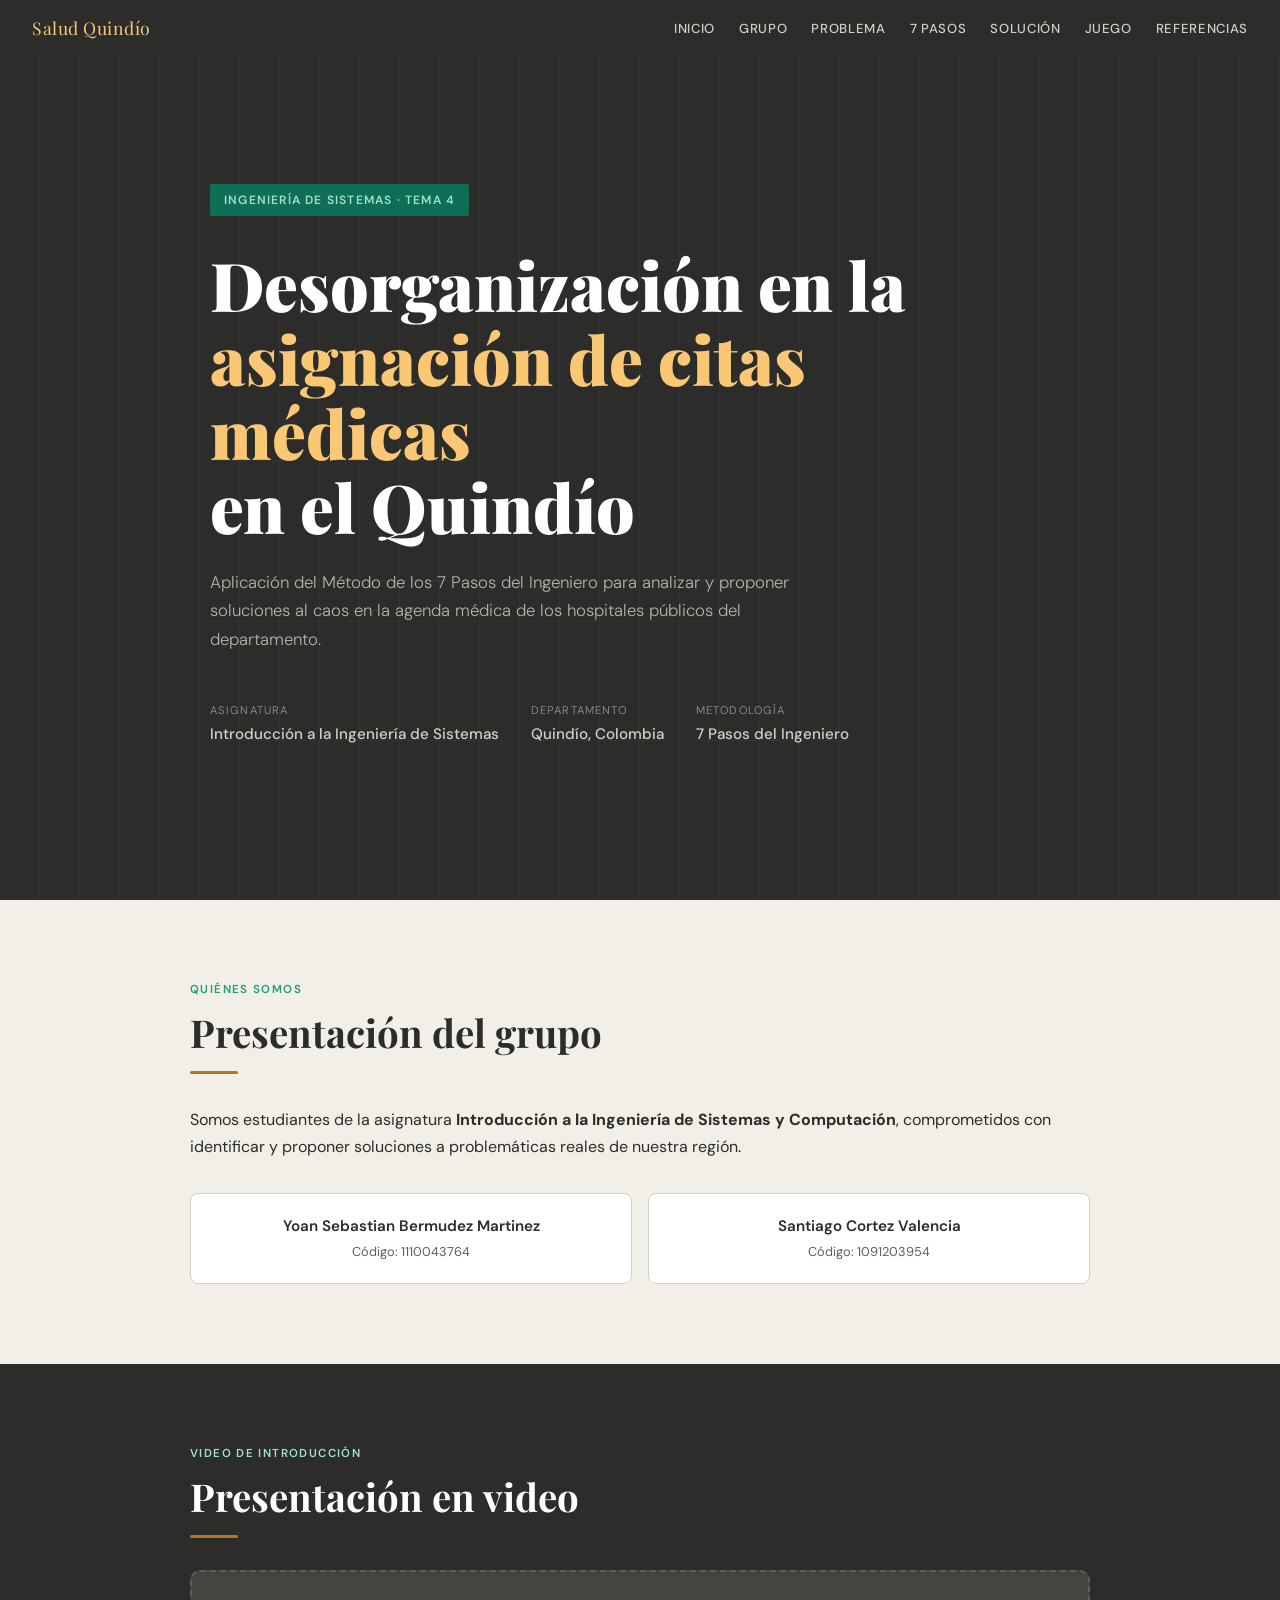
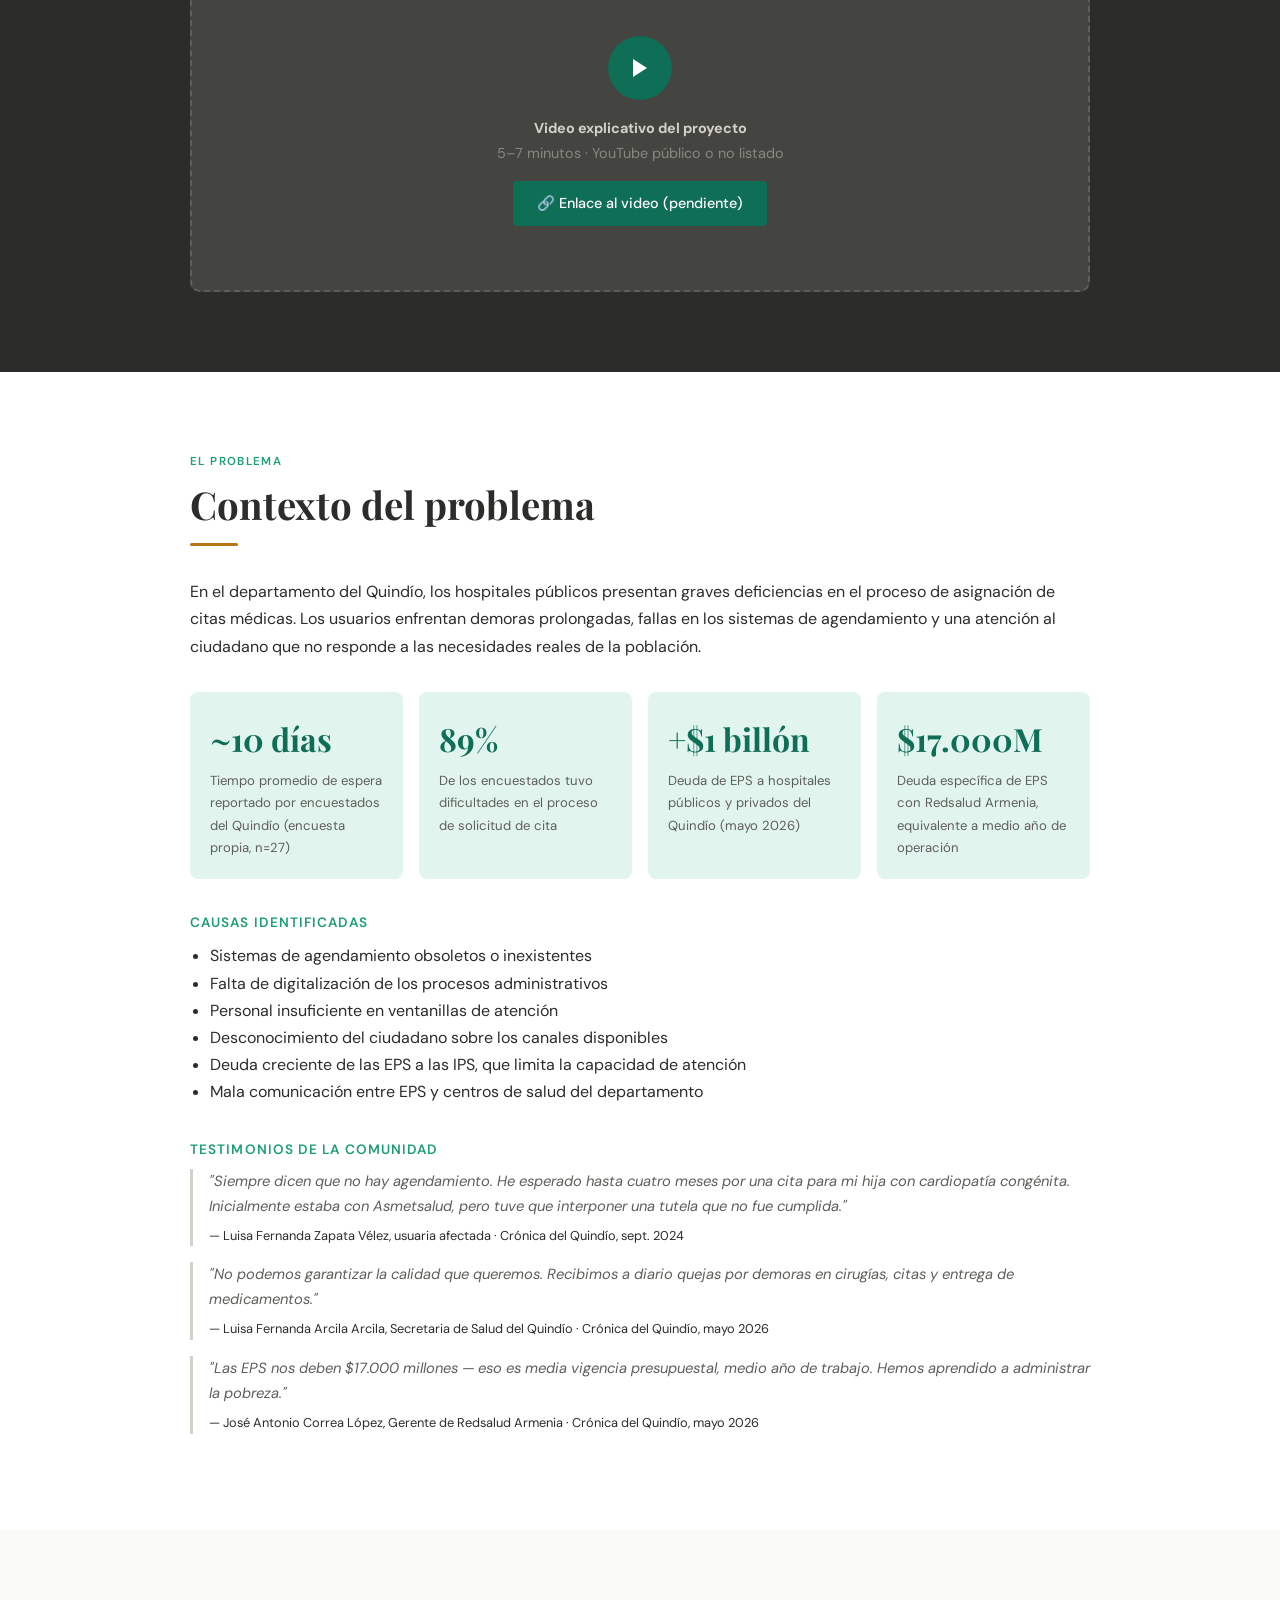
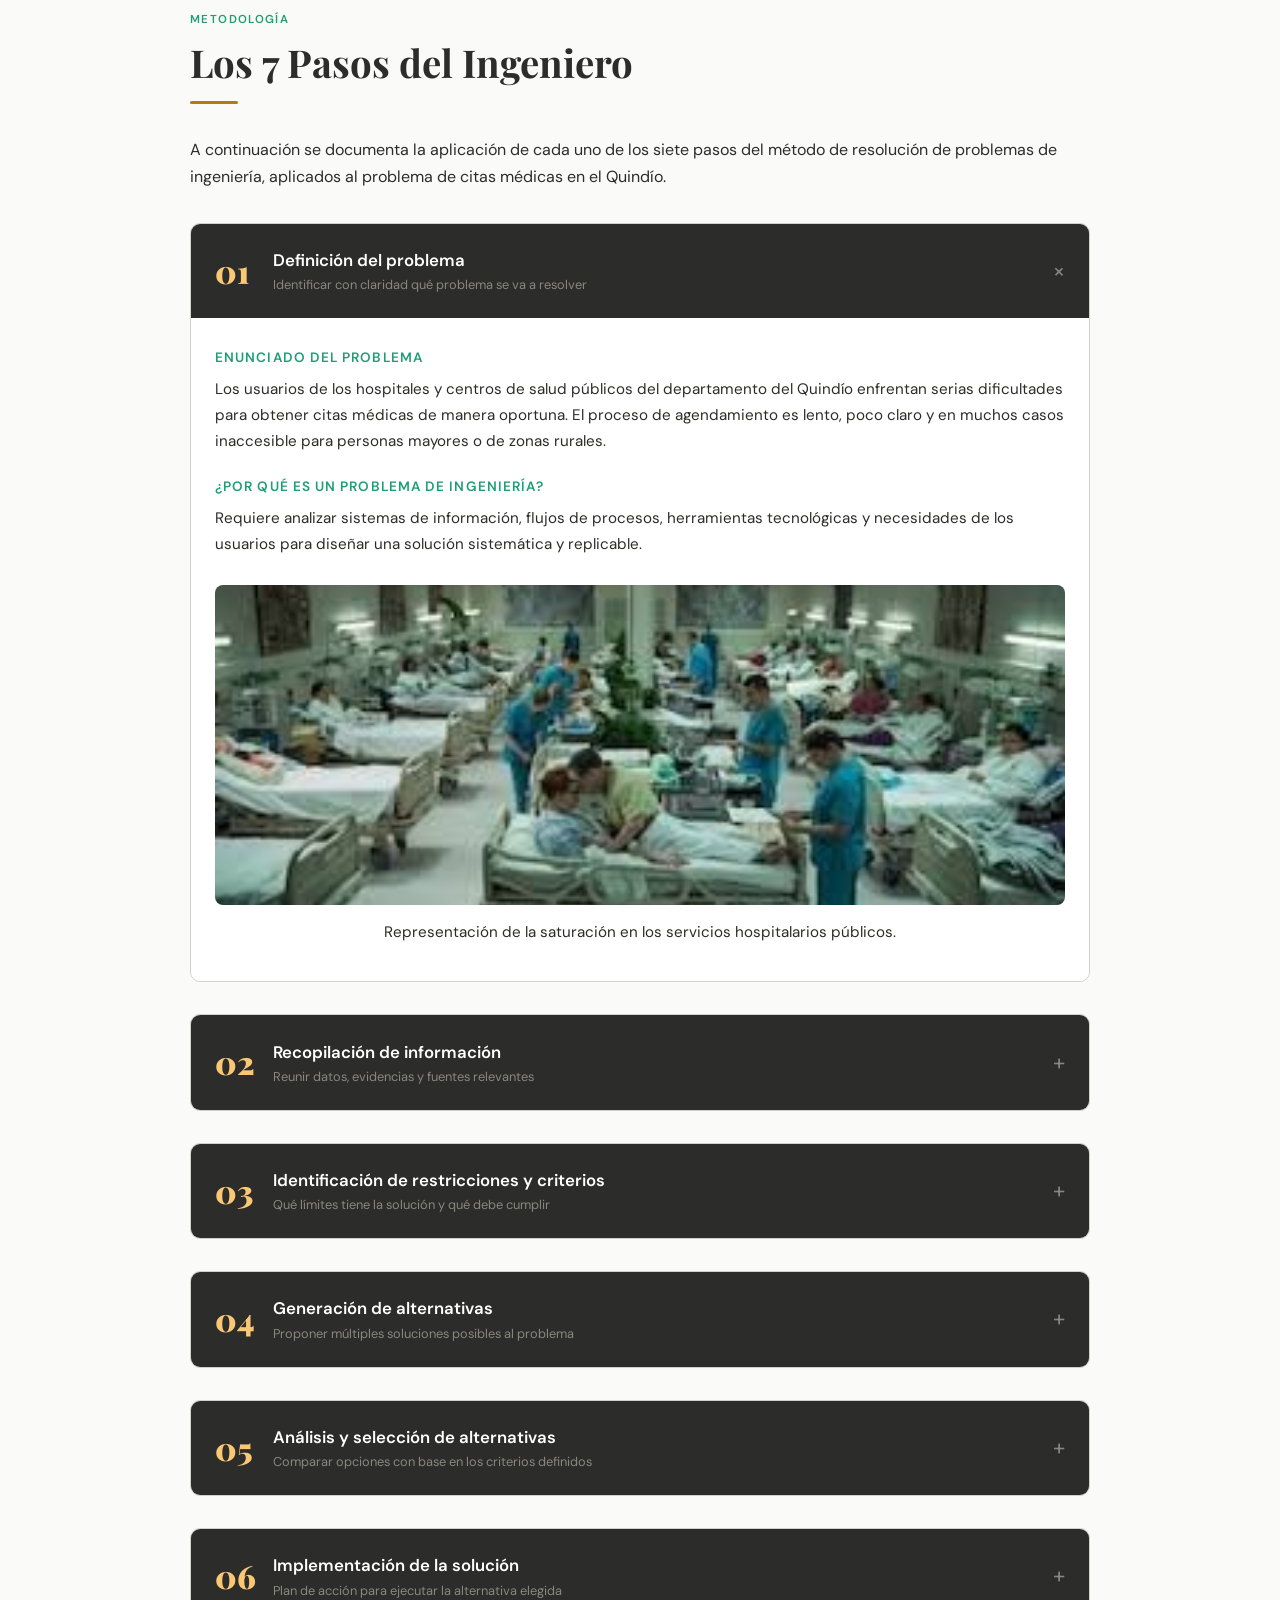
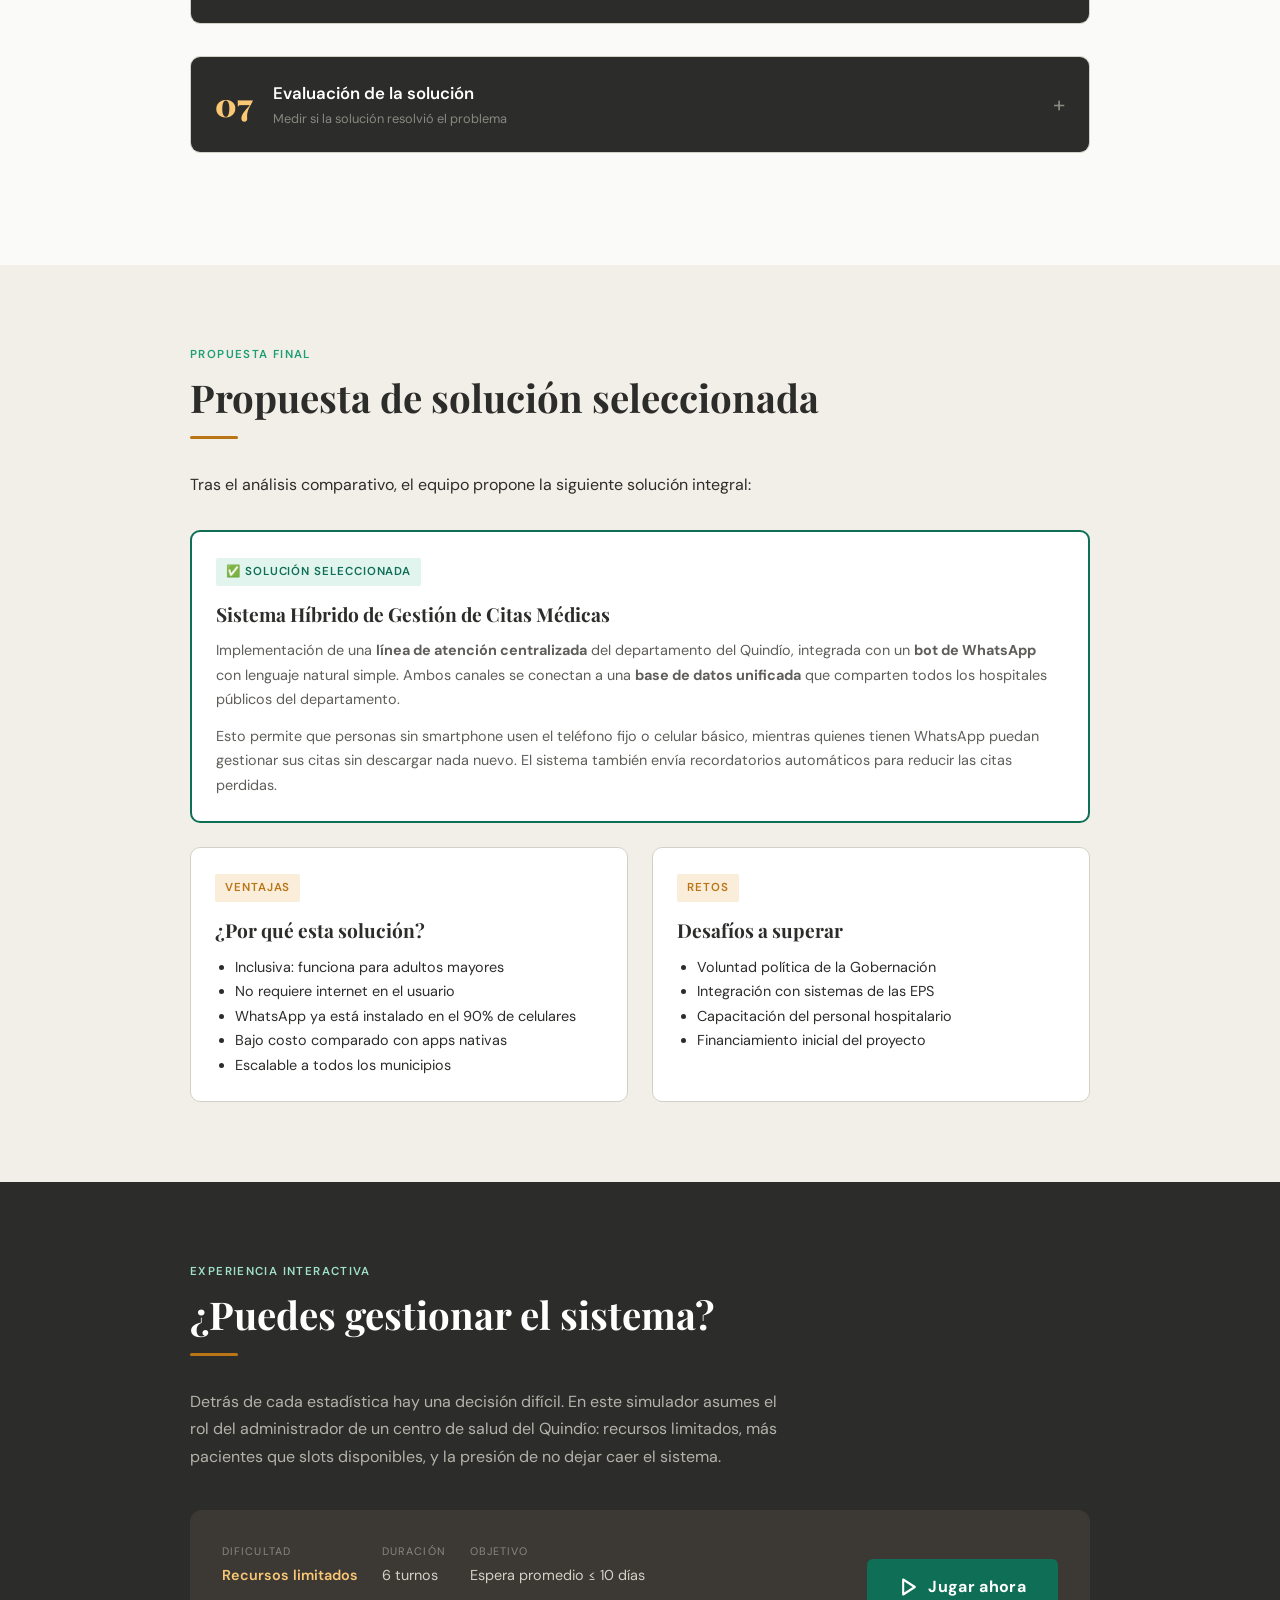
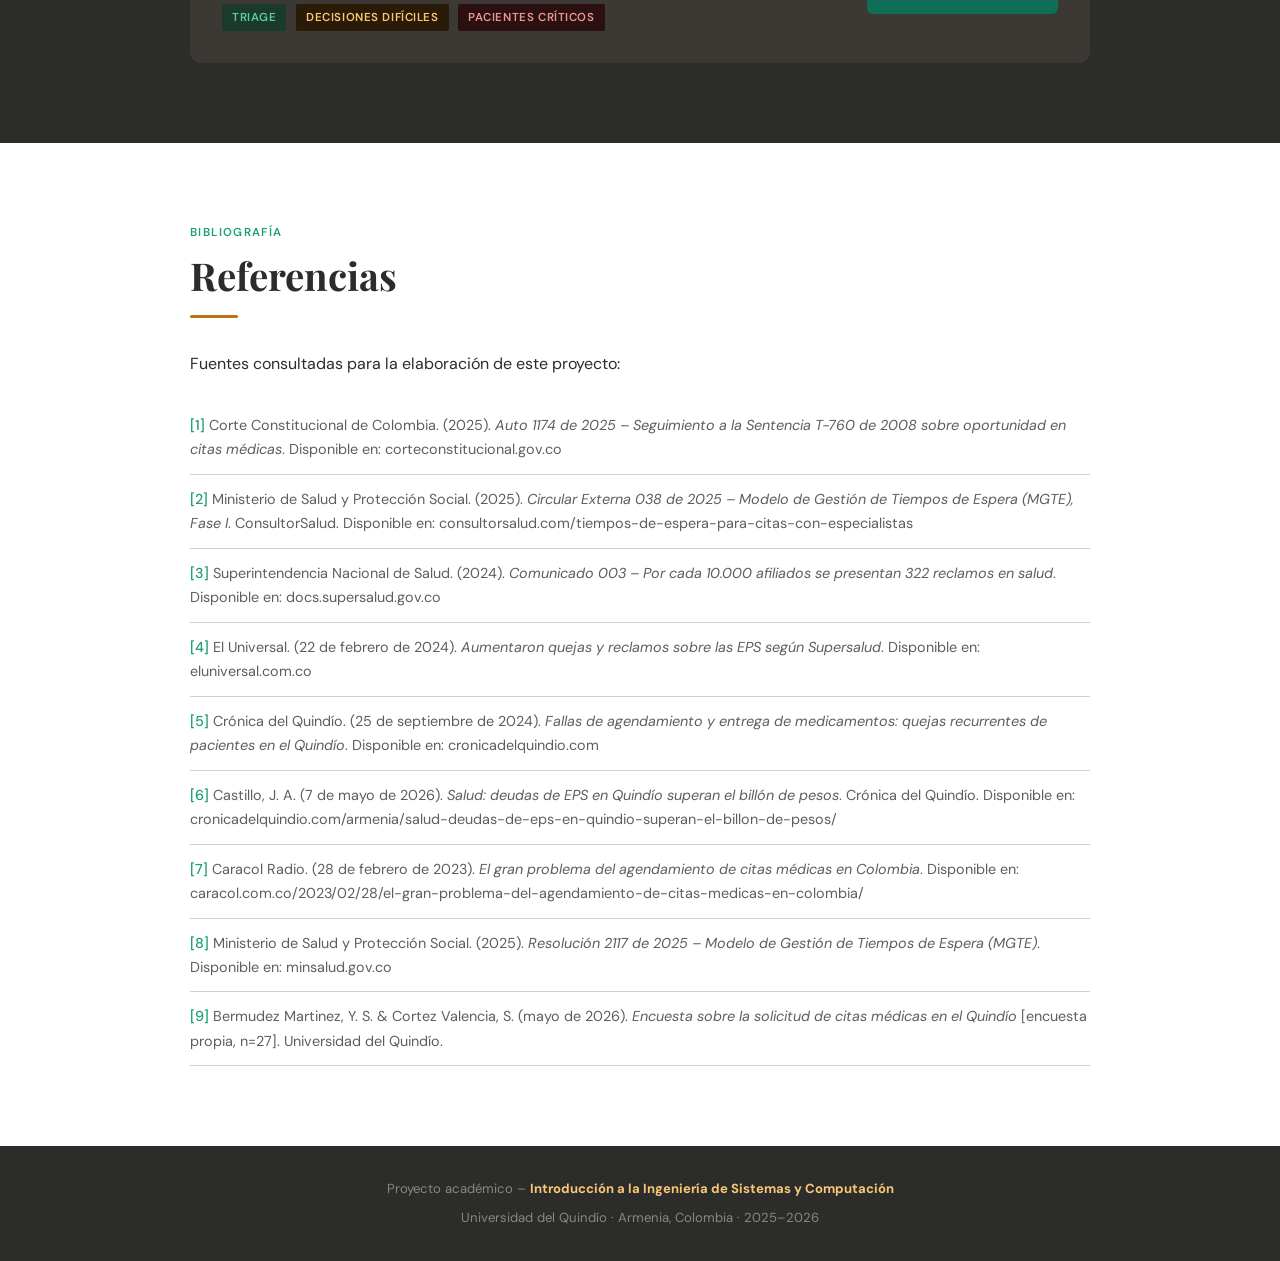
==== index.html @ 6a199564 "Add files via upload" ====
<!--Oe cortez no se le olvide agregar la reflexion en el paso 7 y borrar los comentarios que esten por ahí-->

<!DOCTYPE html>
<html lang="es">
<head>
  <meta charset="UTF-8" />
  <meta name="viewport" content="width=device-width, initial-scale=1.0"/>
  <title>Salud Quindío – Método de los 7 Pasos del Ingeniero</title>
  <link href="https://fonts.googleapis.com/css2?family=Playfair+Display:wght@700;900&family=DM+Sans:wght@300;400;500;600&display=swap" rel="stylesheet"/>
  <link rel="stylesheet" href="styles.css"/>
</head>
<body>
 
<!-- navegador -->
<nav>
  <div class="logo">Salud Quindío</div>
  <ul>
    <li><a href="#inicio">Inicio</a></li>
    <li><a href="#grupo">Grupo</a></li>
    <li><a href="#contexto">Problema</a></li>
    <li><a href="#pasos">7 Pasos</a></li>
    <li><a href="#solucion">Solución</a></li>
    <li><a href="#juego">Juego</a></li>
    <li><a href="#referencias">Referencias</a></li>
  </ul>
</nav>
 
<!--INICIO-->
<section id="inicio">
  <div class="hero-inner">
    <div class="hero-tag">Ingeniería de Sistemas · Tema 4</div>
    <h1 class="hero-title">
      Desorganización en la<br/>
      <em>asignación de citas médicas</em><br/>
      en el Quindío
    </h1>
    <p class="hero-desc">
      Aplicación del Método de los 7 Pasos del Ingeniero para analizar y proponer
      soluciones al caos en la agenda médica de los hospitales públicos del departamento.
    </p>
    <div class="hero-meta">
      <div class="hero-meta-item">
        <span>Asignatura</span>
        <span>Introducción a la Ingeniería de Sistemas</span>
      </div>
      <div class="hero-meta-item">
        <span>Departamento</span>
        <span>Quindío, Colombia</span>
      </div>
      <div class="hero-meta-item">
        <span>Metodología</span>
        <span>7 Pasos del Ingeniero</span>
      </div>
    </div>
  </div>
</section>
 
<!--nosotros jajaja-->
<section id="grupo">
  <div class="container">
    <div class="section-label">Quiénes somos</div>
    <h2 class="section-title">Presentación del grupo</h2>
    <div class="divider"></div>
    <p>Somos estudiantes de la asignatura <strong>Introducción a la Ingeniería de Sistemas y Computación</strong>, comprometidos con identificar y proponer soluciones a problemáticas reales de nuestra región.</p>
 
    <div class="grupo-grid">
      <div class="integrante-card">
        <h4>Yoan Sebastian Bermudez Martinez</h4>
        <p>Código: 1110043764</p>
      </div>
      <div class="integrante-card">
        <h4>Santiago Cortez Valencia</h4>
        <p>Código: 1091203954</p>
      </div>
    </div>
  </div>
</section>
 
<!-- zona video-->
<section id="video">
  <div class="container">
    <div class="section-label" style="color:#9FE1CB">Video de introducción</div>
    <h2 class="section-title light">Presentación en video</h2>
    <div class="divider"></div>
 
    <div class="video-placeholder">
      <div class="play-btn">
        <svg viewBox="0 0 24 24"><polygon points="5,3 19,12 5,21"/></svg>
      </div>
      <p><strong style="color:#D3D1C7">Video explicativo del proyecto</strong><br/>
      5–7 minutos · YouTube público o no listado</p>
      <a href="#">🔗 Enlace al video (pendiente)</a>
    </div>
  </div>
</section>
 
<!-- contexto del problema a tratar -->
<section id="contexto">
  <div class="container">
    <div class="section-label">El problema</div>
    <h2 class="section-title">Contexto del problema</h2>
    <div class="divider"></div>
 
    <p>
      En el departamento del Quindío, los hospitales públicos presentan graves deficiencias
      en el proceso de asignación de citas médicas. Los usuarios enfrentan demoras prolongadas,
      fallas en los sistemas de agendamiento y una atención al ciudadano que no responde a las
      necesidades reales de la población.
    </p>
 
    <div class="stat-grid">
      <div class="stat-card">
        <div class="num">~10 días</div>
        <div class="label">Tiempo promedio de espera reportado por encuestados del Quindío (encuesta propia, n=27)</div>
      </div>
      <div class="stat-card">
        <div class="num">89%</div>
        <div class="label">De los encuestados tuvo dificultades en el proceso de solicitud de cita</div>
      </div>
      <div class="stat-card">
        <div class="num">+$1 billón</div>
        <div class="label">Deuda de EPS a hospitales públicos y privados del Quindío (mayo 2026)</div>
      </div>
      <div class="stat-card">
        <div class="num">$17.000M</div>
        <div class="label">Deuda específica de EPS con Redsalud Armenia, equivalente a medio año de operación</div>
      </div>
    </div>
 
    <h4 class="subsection-label">Causas identificadas</h4>
    <ul class="lista-causas">
      <li>Sistemas de agendamiento obsoletos o inexistentes</li>
      <li>Falta de digitalización de los procesos administrativos</li>
      <li>Personal insuficiente en ventanillas de atención</li>
      <li>Desconocimiento del ciudadano sobre los canales disponibles</li>
      <li>Deuda creciente de las EPS a las IPS, que limita la capacidad de atención</li>
      <li>Mala comunicación entre EPS y centros de salud del departamento</li>
    </ul>
 
    <h4 class="subsection-label">Testimonios de la comunidad</h4>
 
    <blockquote class="testimonio">
      "Siempre dicen que no hay agendamiento. He esperado hasta cuatro meses por una cita para
      mi hija con cardiopatía congénita. Inicialmente estaba con Asmetsalud, pero tuve que
      interponer una tutela que no fue cumplida."
      <cite>— Luisa Fernanda Zapata Vélez, usuaria afectada · Crónica del Quindío, sept. 2024</cite>
    </blockquote>
 
    <blockquote class="testimonio">
      "No podemos garantizar la calidad que queremos. Recibimos a diario quejas por demoras
      en cirugías, citas y entrega de medicamentos."
      <cite>— Luisa Fernanda Arcila Arcila, Secretaria de Salud del Quindío · Crónica del Quindío, mayo 2026</cite>
    </blockquote>
 
    <blockquote class="testimonio">
      "Las EPS nos deben $17.000 millones — eso es media vigencia presupuestal, medio año de
      trabajo. Hemos aprendido a administrar la pobreza."
      <cite>— José Antonio Correa López, Gerente de Redsalud Armenia · Crónica del Quindío, mayo 2026</cite>
    </blockquote>
 
  </div>
</section>
 
<!-- 7 pass del ingeniero -->
<section id="pasos">
  <div class="container">
    <div class="section-label">Metodología</div>
    <h2 class="section-title">Los 7 Pasos del Ingeniero</h2>
    <div class="divider"></div>
    <p style="margin-bottom:2rem">
      A continuación se documenta la aplicación de cada uno de los siete pasos del método
      de resolución de problemas de ingeniería, aplicados al problema de citas médicas en el Quindío.
    </p>
 
    <!-- paso 1 -->
    <div class="paso open">
      <div class="paso-header" onclick="togglePaso(this)">
        <div class="paso-num">01</div>
        <div class="paso-header-text">
          <h3>Definición del problema</h3>
          <p>Identificar con claridad qué problema se va a resolver</p>
        </div>
        <span class="paso-toggle">+</span>
      </div>
      <div class="paso-body">
        <h4>Enunciado del problema</h4>
        <p>Los usuarios de los hospitales y centros de salud públicos del departamento del Quindío
        enfrentan serias dificultades para obtener citas médicas de manera oportuna. El proceso de
        agendamiento es lento, poco claro y en muchos casos inaccesible para personas mayores o
        de zonas rurales.</p>
 
        <h4 style="margin-top:1.25rem">¿Por qué es un problema de ingeniería?</h4>
        <p>Requiere analizar sistemas de información, flujos de procesos, herramientas tecnológicas
        y necesidades de los usuarios para diseñar una solución sistemática y replicable.</p>
        <img
          src="hospital.png"
          alt="Sala hospitalaria con pacientes en camas atendidos por personal médico"
          class="img-evidencia"
        />
        <p class="img-caption">Representación de la saturación en los servicios hospitalarios públicos.</p>
      </div>
    </div>
 
    <!-- paso 2 -->
    <div class="paso">
      <div class="paso-header" onclick="togglePaso(this)">
        <div class="paso-num">02</div>
        <div class="paso-header-text">
          <h3>Recopilación de información</h3>
          <p>Reunir datos, evidencias y fuentes relevantes</p>
        </div>
        <span class="paso-toggle">+</span>
      </div>
      <div class="paso-body">
        <h4>Fuentes consultadas</h4>
        <ul>
          <li>Secretaría de Salud del Quindío</li>
          <li>Superintendencia Nacional de Salud (reportes de quejas por IPS)</li>
          <li>Encuesta propia aplicada a 27 usuarios del departamento</li>
          <li>Crónica del Quindío — noticias locales sobre salud pública</li>
          <li>ConsultorSalud — análisis de la Circular 038 de 2025</li>
          <li>Corte Constitucional — Auto 1174 de 2025</li>
        </ul>
 
        <h4 style="margin-top:1.25rem">Resultados de encuesta aplicada</h4>
        <p style="font-size:0.92rem; margin-bottom:1rem;">
          Se aplicó una encuesta a <strong>27 personas</strong> del departamento del Quindío
          con cuatro preguntas clave. Los resultados son los siguientes:
        </p>
 
        <img
          src="encuesta.png"
          alt="Infografía con los resultados de la encuesta sobre citas médicas en el Quindío"
          class="img-encuesta"
        />
 
        <h4 style="margin-top:1.5rem">Datos clave hallados en fuentes oficiales</h4>
        <div class="tabla-wrapper">
          <table>
            <thead>
              <tr><th>Indicador</th><th>Valor</th><th>Fuente</th></tr>
            </thead>
            <tbody>
              <tr><td>Espera promedio para medicina general (estándar)</td><td>~1,49 días (en la práctica, mucho mayor)</td><td>Corte Constitucional, Auto 1174 de 2025</td></tr>
              <tr><td>Espera para medicina interna (especialista)</td><td>7,66 días</td><td>ConsultorSalud / Circular 038 de 2025</td></tr>
              <tr><td>Espera para psiquiatría</td><td>11,58 días</td><td>ConsultorSalud / Circular 038 de 2025</td></tr>
              <tr><td>Espera para gastroenterología</td><td>13,9 días</td><td>ConsultorSalud / Circular 038 de 2025</td></tr>
              <tr><td>Aumento de quejas ante Supersalud (2024)</td><td>+12% frente a 2023</td><td>El Universal / Supersalud</td></tr>
              <tr><td>Incremento en peticiones y reclamos (may. 2024)</td><td>+15,51% frente al año anterior</td><td>Supersalud</td></tr>
              <tr><td>Deuda de EPS con hospitales del Quindío</td><td>Supera $1 billón de pesos</td><td>Crónica del Quindío, mayo 2026</td></tr>
              <tr><td>Deuda específica con Redsalud Armenia</td><td>~$17.000 millones</td><td>Gerente Redsalud Armenia, mayo 2026</td></tr>
            </tbody>
          </table>
        </div>
      </div>
    </div>
 
    <!-- paso 3 -->
    <div class="paso">
      <div class="paso-header" onclick="togglePaso(this)">
        <div class="paso-num">03</div>
        <div class="paso-header-text">
          <h3>Identificación de restricciones y criterios</h3>
          <p>Qué límites tiene la solución y qué debe cumplir</p>
        </div>
        <span class="paso-toggle">+</span>
      </div>
      <div class="paso-body">
        <h4>Restricciones del problema</h4>
        <ul>
          <li><strong>Presupuesto limitado:</strong> Los hospitales públicos dependen de recursos del Estado; no se puede suponer inversión ilimitada.</li>
          <li><strong>Conectividad:</strong> En zonas rurales del Quindío el acceso a internet es limitado, lo que restringe soluciones 100% digitales.</li>
          <li><strong>Brecha tecnológica:</strong> Una parte importante de los usuarios son adultos mayores que no manejan teléfonos inteligentes.</li>
          <li><strong>Marco legal:</strong> Cualquier solución debe cumplir con la Ley 100 de 1993 y las normas del Ministerio de Salud.</li>
          <li><strong>Recursos humanos:</strong> El personal administrativo ya es insuficiente; la solución no debe aumentar la carga laboral innecesariamente.</li>
        </ul>
 
        <h4 style="margin-top:1.25rem">Criterios de éxito</h4>
        <ul>
          <li>Reducir el tiempo de espera para obtener una cita en al menos un 40%</li>
          <li>Ser accesible para personas mayores (interfaz simple)</li>
          <li>Funcionar con conectividad mínima o sin internet (modo híbrido)</li>
          <li>Integrarse con los sistemas existentes de las EPS</li>
          <li>Ser escalable a todos los municipios del Quindío</li>
        </ul>
      </div>
    </div>
 
    <!-- paso 4 -->
    <div class="paso">
      <div class="paso-header" onclick="togglePaso(this)">
        <div class="paso-num">04</div>
        <div class="paso-header-text">
          <h3>Generación de alternativas</h3>
          <p>Proponer múltiples soluciones posibles al problema</p>
        </div>
        <span class="paso-toggle">+</span>
      </div>
      <div class="paso-body">
        <h4>Alternativas propuestas</h4>
        <p>El equipo identificó las siguientes posibles soluciones:</p>
 
        <div class="alternativas">
          <div class="alternativa-card">
            <strong>Alternativa A – App móvil de citas médicas</strong>
            <p>Desarrollo de una aplicación móvil gratuita para Android que permita agendar,
            cancelar y consultar citas desde el celular.</p>
          </div>
          <div class="alternativa-card">
            <strong>Alternativa B – Línea telefónica centralizada</strong>
            <p>Un call center departamental único con horario extendido que gestione todas las
            citas de los hospitales públicos del Quindío.</p>
          </div>
          <div class="alternativa-card">
            <strong>Alternativa C – Portal web + kioscos físicos</strong>
            <p>Plataforma web accesible desde computadores, complementada con kioscos táctiles
            instalados en hospitales, alcaldías y bibliotecas municipales.</p>
          </div>
          <div class="alternativa-card">
            <strong>Alternativa D – Sistema mixto: WhatsApp + base de datos</strong>
            <p>Bot de WhatsApp conectado a una base de datos centralizada para gestionar citas
            sin necesidad de descargar ninguna aplicación adicional.</p>
          </div>
        </div>
      </div>
    </div>
 
    <!-- paso 5 -->
    <div class="paso">
      <div class="paso-header" onclick="togglePaso(this)">
        <div class="paso-num">05</div>
        <div class="paso-header-text">
          <h3>Análisis y selección de alternativas</h3>
          <p>Comparar opciones con base en los criterios definidos</p>
        </div>
        <span class="paso-toggle">+</span>
      </div>
      <div class="paso-body">
        <h4>Matriz de evaluación</h4>
        <p>Se evaluó cada alternativa según los criterios del Paso 3, usando una escala de 1 a 5
        (5 = cumple totalmente el criterio):</p>
 
        <div class="tabla-wrapper" style="margin-top:1rem">
          <table>
            <thead>
              <tr>
                <th>Criterio</th>
                <th>A – App</th>
                <th>B – Call center</th>
                <th>C – Web + kioscos</th>
                <th>D – WhatsApp</th>
              </tr>
            </thead>
            <tbody>
              <tr><td>Reducción tiempo de espera</td><td>5</td><td>3</td><td>4</td><td>4</td></tr>
              <tr><td>Accesible para adultos mayores</td><td>2</td><td>5</td><td>4</td><td>3</td></tr>
              <tr><td>Funciona sin internet</td><td>1</td><td>5</td><td>2</td><td>2</td></tr>
              <tr><td>Integración con EPS</td><td>4</td><td>3</td><td>4</td><td>3</td></tr>
              <tr><td>Escalabilidad</td><td>5</td><td>3</td><td>4</td><td>4</td></tr>
              <tr><td>Costo de implementación</td><td>2</td><td>3</td><td>3</td><td>4</td></tr>
              <tr><td><strong>Total</strong></td><td><strong>19</strong></td><td><strong>22</strong></td><td><strong>21</strong></td><td><strong>20</strong></td></tr>
            </tbody>
          </table>
        </div>
 
        <div class="info-box" style="margin-top:1rem">
          <strong>Resultado del análisis:</strong> La <strong>Alternativa B (línea telefónica)</strong> fue la que obtuvo el mayor puntaje al considerar todas las restricciones que hemos considerado segun el contexto, especialmente la brecha de la tecnologia y la conexion con el lado rural. Sin embargo,
          una solución <em>híbrida B+D</em> (call center + WhatsApp) es lo que hemos considerado la mejor opcion para afrontar este problema.
        </div>
      </div>
    </div>
 
    <!-- paso 6 -->
    <div class="paso">
      <div class="paso-header" onclick="togglePaso(this)">
        <div class="paso-num">06</div>
        <div class="paso-header-text">
          <h3>Implementación de la solución</h3>
          <p>Plan de acción para ejecutar la alternativa elegida</p>
        </div>
        <span class="paso-toggle">+</span>
      </div>
      <div class="paso-body">
        <h4>Plan de implementación – Sistema híbrido (Call center + WhatsApp)</h4>
 
        <div class="tabla-wrapper">
          <table>
            <thead>
              <tr><th>Fase</th><th>Actividad</th><th>Responsable</th><th>Tiempo est.</th></tr>
            </thead>
            <tbody>
              <tr><td>Fase 1</td><td>Diagnóstico y mapeo de procesos actuales</td><td>Ingenieros + hospitales</td><td>2 meses</td></tr>
              <tr><td>Fase 2</td><td>Diseño de la plataforma y protocolo del call center</td><td>Equipo TI + Secretaría</td><td>3 meses</td></tr>
              <tr><td>Fase 3</td><td>Desarrollo del bot de WhatsApp y base de datos</td><td>Desarrolladores</td><td>4 meses</td></tr>
              <tr><td>Fase 4</td><td>Capacitación del personal administrativo</td><td>RRHH hospitalario</td><td>1 mes</td></tr>
              <tr><td>Fase 5</td><td>Piloto en 2 hospitales (Armenia y Calarcá)</td><td>Todos los actores</td><td>2 meses</td></tr>
              <tr><td>Fase 6</td><td>Evaluación y expansión a todo el departamento</td><td>Secretaría de Salud</td><td>3 meses</td></tr>
            </tbody>
          </table>
        </div>
 
        <img
          src="gantt.png"
          alt="Imagen donde se representa el grafico de accion con las cosas que se haran en un lapso de 15 meses."
          class="img-gantt"
        />
        <p class="img-caption">Diagrama de Gantt — distribución temporal de las 6 fases del proyecto a lo largo de 15 meses.</p>
      </div>
    </div>
 
    <!-- paso 7 -->
    <div class="paso">
      <div class="paso-header" onclick="togglePaso(this)">
        <div class="paso-num">07</div>
        <div class="paso-header-text">
          <h3>Evaluación de la solución</h3>
          <p>Medir si la solución resolvió el problema</p>
        </div>
        <span class="paso-toggle">+</span>
      </div>
      <div class="paso-body">
        <h4>Indicadores de evaluación propuestos</h4>
        <ul>
          <li><strong>Tiempo de espera:</strong> Medir el tiempo promedio entre solicitud y cita otorgada (antes vs. después).</li>
          <li><strong>Satisfacción del usuario:</strong> Encuesta de satisfacción semestral (escala 1–5).</li>
          <li><strong>Tasa de adopción:</strong> Porcentaje de usuarios que usan el nuevo canal vs. atención presencial.</li>
          <li><strong>Reducción de filas:</strong> Conteo de personas en ventanilla antes vs. después del sistema.</li>
          <li><strong>Citas perdidas (no show):</strong> Número de citas no asistidas sin cancelación previa.</li>
        </ul>
 
        <h4 style="margin-top:1.25rem">Resultado esperado</h4>
        <p>Con la implementación del sistema híbrido se proyecta:</p>
        <ul>
          <li>Reducción del 45–60% en el tiempo de espera para cita médica general</li>
          <li>Aumento del 30% en la satisfacción de los usuarios</li>
          <li>Disminución del 50% en la carga de ventanilla presencial</li>
        </ul>
 
        <div class="info-box" style="margin-top:1.25rem">
          <strong>Nota metodológica:</strong> Como este es un proyecto académico y la solución
          no se ha implementado aún, la evaluación es <em>proyectada</em> con base en los datos
          recopilados y el análisis comparativo realizado en los pasos anteriores.
        </div>
 
        <h4 style="margin-top:1.75rem">Reflexión del equipo</h4>
        <p>
          Aplicar el Método de los 7 Pasos del Ingeniero nos permitió comprender que resolver
          un problema real no se trata solo de proponer una solución tecnológica, sino de
          entender primero a fondo el contexto, las personas afectadas y las limitaciones del
          entorno. Antes de este ejercicio, veíamos el problema de las citas médicas como algo
          cotidiano y normalizado; después de investigarlo, entendemos que detrás de cada fila
          y cada cita negada hay una persona que necesita atención urgente.
        </p>
        <p style="margin-top:1.75rem"> Y es que ademas de todo lo aprendido con la ayuda de este proyecto, tambien debemos de tener en cuenta todo lo que se aprendio del trabajo en equipo, logrando grandes avances en la comunicion. </p>
      </div>
    </div>
 
  </div>
</section>
 
<!--solucion elegida-->
<section id="solucion">
  <div class="container">
    <div class="section-label">Propuesta final</div>
    <h2 class="section-title">Propuesta de solución seleccionada</h2>
    <div class="divider"></div>
    <p>Tras el análisis comparativo, el equipo propone la siguiente solución integral:</p>
 
    <div class="sol-grid">
      <div class="sol-card destacada">
        <div class="sol-badge">✅ Solución seleccionada</div>
        <h3>Sistema Híbrido de Gestión de Citas Médicas</h3>
        <p>
          Implementación de una <strong>línea de atención centralizada</strong> del departamento
          del Quindío, integrada con un <strong>bot de WhatsApp</strong> con lenguaje natural simple.
          Ambos canales se conectan a una <strong>base de datos unificada</strong> que comparten
          todos los hospitales públicos del departamento.
        </p>
        <p style="margin-top:0.75rem">
          Esto permite que personas sin smartphone usen el teléfono fijo o celular básico, mientras
          quienes tienen WhatsApp puedan gestionar sus citas sin descargar nada nuevo. El sistema
          también envía recordatorios automáticos para reducir las citas perdidas.
        </p>
      </div>
      <div class="sol-card">
        <div class="sol-badge alt">Ventajas</div>
        <h3>¿Por qué esta solución?</h3>
        <ul style="padding-left:1.25rem; margin-top:0.5rem">
          <li style="font-size:0.9rem">Inclusiva: funciona para adultos mayores</li>
          <li style="font-size:0.9rem">No requiere internet en el usuario</li>
          <li style="font-size:0.9rem">WhatsApp ya está instalado en el 90% de celulares</li>
          <li style="font-size:0.9rem">Bajo costo comparado con apps nativas</li>
          <li style="font-size:0.9rem">Escalable a todos los municipios</li>
        </ul>
      </div>
      <div class="sol-card">
        <div class="sol-badge alt">Retos</div>
        <h3>Desafíos a superar</h3>
        <ul style="padding-left:1.25rem; margin-top:0.5rem">
          <li style="font-size:0.9rem">Voluntad política de la Gobernación</li>
          <li style="font-size:0.9rem">Integración con sistemas de las EPS</li>
          <li style="font-size:0.9rem">Capacitación del personal hospitalario</li>
          <li style="font-size:0.9rem">Financiamiento inicial del proyecto</li>
        </ul>
      </div>
    </div>
  </div>
</section>
 
<!--juego-->
<section id="juego" style="background: var(--gris-oscuro); padding: 5rem 2rem;">
  <div class="container">
    <div class="section-label" style="color:#9FE1CB">Experiencia interactiva</div>
    <h2 class="section-title light">¿Puedes gestionar el sistema?</h2>
    <div class="divider"></div>
    <p style="color:#B4B2A9; max-width:600px; margin-bottom:2.5rem;">
      Detrás de cada estadística hay una decisión difícil. En este simulador asumes el rol
      del administrador de un centro de salud del Quindío: recursos limitados, más pacientes
      que slots disponibles, y la presión de no dejar caer el sistema.
    </p>
 
    <div style="background:#3C3934; border-radius:12px; padding:2rem; display:flex; align-items:center; justify-content:space-between; gap:2rem; flex-wrap:wrap;">
      <div style="display:flex; flex-direction:column; gap:1rem;">
        <div style="display:flex; gap:1.5rem; flex-wrap:wrap;">
          <div>
            <div style="font-size:0.68rem; text-transform:uppercase; letter-spacing:0.1em; color:#888780; margin-bottom:3px;">Dificultad</div>
            <div style="font-size:0.9rem; color:var(--dorado-claro); font-weight:600;">Recursos limitados</div>
          </div>
          <div>
            <div style="font-size:0.68rem; text-transform:uppercase; letter-spacing:0.1em; color:#888780; margin-bottom:3px;">Duración</div>
            <div style="font-size:0.9rem; color:#D3D1C7;">6 turnos</div>
          </div>
          <div>
            <div style="font-size:0.68rem; text-transform:uppercase; letter-spacing:0.1em; color:#888780; margin-bottom:3px;">Objetivo</div>
            <div style="font-size:0.9rem; color:#D3D1C7;">Espera promedio ≤ 10 días</div>
          </div>
        </div>
        <div style="display:flex; gap:0.6rem; flex-wrap:wrap;">
          <span style="background:#1a3a2e; color:#5DCAA5; font-size:0.72rem; font-weight:600; padding:4px 10px; border-radius:2px; letter-spacing:0.05em;">TRIAGE</span>
          <span style="background:#2a1a08; color:var(--dorado-claro); font-size:0.72rem; font-weight:600; padding:4px 10px; border-radius:2px; letter-spacing:0.05em;">DECISIONES DIFÍCILES</span>
          <span style="background:#2a1010; color:#F09595; font-size:0.72rem; font-weight:600; padding:4px 10px; border-radius:2px; letter-spacing:0.05em;">PACIENTES CRÍTICOS</span>
        </div>
      </div>
      <a href="juego.html" target="_blank" style="
        display:inline-flex; align-items:center; gap:0.6rem;
        background:var(--verde); color:#fff;
        text-decoration:none; font-weight:700; font-size:1rem;
        padding:14px 32px; border-radius:6px;
        transition:background 0.2s; white-space:nowrap;
        letter-spacing:0.02em;
      " onmouseover="this.style.background='#1D9E75'" onmouseout="this.style.background='#0F6E56'">
        <svg width="20" height="20" viewBox="0 0 24 24" fill="none" stroke="currentColor" stroke-width="2.5" stroke-linecap="round" stroke-linejoin="round"><polygon points="5,3 19,12 5,21"/></svg>
        Jugar ahora
      </a>
    </div>
  </div>
</section>
 
<!--referencias-->
<section id="referencias">
  <div class="container">
    <div class="section-label">Bibliografía</div>
    <h2 class="section-title">Referencias</h2>
    <div class="divider"></div>
    <p>Fuentes consultadas para la elaboración de este proyecto:</p>
 
    <div class="ref-list">
      <div class="ref-item">
        <span>[1]</span> Corte Constitucional de Colombia. (2025).
        <em>Auto 1174 de 2025 – Seguimiento a la Sentencia T-760 de 2008 sobre oportunidad en citas médicas</em>.
        Disponible en: corteconstitucional.gov.co
      </div>
      <div class="ref-item">
        <span>[2]</span> Ministerio de Salud y Protección Social. (2025).
        <em>Circular Externa 038 de 2025 – Modelo de Gestión de Tiempos de Espera (MGTE), Fase I</em>.
        ConsultorSalud. Disponible en: consultorsalud.com/tiempos-de-espera-para-citas-con-especialistas
      </div>
      <div class="ref-item">
        <span>[3]</span> Superintendencia Nacional de Salud. (2024).
        <em>Comunicado 003 – Por cada 10.000 afiliados se presentan 322 reclamos en salud</em>.
        Disponible en: docs.supersalud.gov.co
      </div>
      <div class="ref-item">
        <span>[4]</span> El Universal. (22 de febrero de 2024).
        <em>Aumentaron quejas y reclamos sobre las EPS según Supersalud</em>.
        Disponible en: eluniversal.com.co
      </div>
      <div class="ref-item">
        <span>[5]</span> Crónica del Quindío. (25 de septiembre de 2024).
        <em>Fallas de agendamiento y entrega de medicamentos: quejas recurrentes de pacientes en el Quindío</em>.
        Disponible en: cronicadelquindio.com
      </div>
      <div class="ref-item">
        <span>[6]</span> Castillo, J. A. (7 de mayo de 2026).
        <em>Salud: deudas de EPS en Quindío superan el billón de pesos</em>.
        Crónica del Quindío. Disponible en: cronicadelquindio.com/armenia/salud-deudas-de-eps-en-quindio-superan-el-billon-de-pesos/
      </div>
      <div class="ref-item">
        <span>[7]</span> Caracol Radio. (28 de febrero de 2023).
        <em>El gran problema del agendamiento de citas médicas en Colombia</em>.
        Disponible en: caracol.com.co/2023/02/28/el-gran-problema-del-agendamiento-de-citas-medicas-en-colombia/
      </div>
      <div class="ref-item">
        <span>[8]</span> Ministerio de Salud y Protección Social. (2025).
        <em>Resolución 2117 de 2025 – Modelo de Gestión de Tiempos de Espera (MGTE)</em>.
        Disponible en: minsalud.gov.co
      </div>
      <div class="ref-item">
        <span>[9]</span> Bermudez Martinez, Y. S. &amp; Cortez Valencia, S. (mayo de 2026).
        <em>Encuesta sobre la solicitud de citas médicas en el Quindío</em> [encuesta propia, n=27].
        Universidad del Quindío.
      </div>
    </div>
  </div>
</section>
 
<!--parte baja-->
<footer>
  <p>Proyecto académico – <strong>Introducción a la Ingeniería de Sistemas y Computación</strong></p>
  <p style="margin-top:6px">Universidad del Quindío · Armenia, Colombia · 2025–2026</p>
</footer>
 
<script src="main.js"></script>
 
</body>
</html>
---- styles.css ----
/* ============================================================
   SALUD QUINDÍO — Estilos principales
   Proyecto: Método de los 7 Pasos del Ingeniero
   Autores: Yoan Sebastian Bermudez Martinez
            Santiago Cortez Valencia
   ============================================================ */

/* ---- VARIABLES DE COLOR ---- */
:root {
  --verde:        #0F6E56;
  --verde-claro:  #1D9E75;
  --verde-suave:  #E1F5EE;
  --dorado:       #BA7517;
  --dorado-claro: #FAC775;
  --dorado-suave: #FAEEDA;
  --rojo:         #A32D2D;
  --rojo-suave:   #FCEBEB;
  --gris-oscuro:  #2C2C2A;
  --gris-medio:   #5F5E5A;
  --gris-claro:   #F1EFE8;
  --blanco:       #FAFAF8;
}

/* ---- RESET Y BASE ---- */
* {
  margin: 0;
  padding: 0;
  box-sizing: border-box;
}

html {
  scroll-behavior: smooth;
}

body {
  font-family: 'DM Sans', sans-serif;
  background: var(--blanco);
  color: var(--gris-oscuro);
  font-size: 16px;
  line-height: 1.7;
}

/* ---- NAVEGACIÓN ---- */
nav {
  position: fixed;
  top: 0;
  left: 0;
  right: 0;
  z-index: 100;
  background: var(--gris-oscuro);
  display: flex;
  align-items: center;
  justify-content: space-between;
  padding: 0 2rem;
  height: 56px;
}

nav .logo {
  font-family: 'Playfair Display', serif;
  font-size: 1.1rem;
  color: var(--dorado-claro);
  letter-spacing: 0.03em;
}

nav ul {
  display: flex;
  gap: 1.5rem;
  list-style: none;
}

nav ul a {
  color: #D3D1C7;
  text-decoration: none;
  font-size: 0.82rem;
  font-weight: 500;
  letter-spacing: 0.05em;
  text-transform: uppercase;
  transition: color 0.2s;
}

nav ul a:hover {
  color: var(--dorado-claro);
}

/* ---- HERO (SECCIÓN INICIO) ---- */
#inicio {
  min-height: 100vh;
  display: flex;
  flex-direction: column;
  justify-content: center;
  background: var(--gris-oscuro);
  padding: 6rem 2rem 4rem;
  position: relative;
  overflow: hidden;
}

#inicio::before {
  content: '';
  position: absolute;
  top: 0; left: 0; right: 0; bottom: 0;
  background:
    repeating-linear-gradient(
      0deg,
      transparent,
      transparent 39px,
      rgba(255,255,255,0.03) 39px,
      rgba(255,255,255,0.03) 40px
    ),
    repeating-linear-gradient(
      90deg,
      transparent,
      transparent 39px,
      rgba(255,255,255,0.03) 39px,
      rgba(255,255,255,0.03) 40px
    );
}

.hero-inner {
  max-width: 860px;
  margin: 0 auto;
  position: relative;
  z-index: 1;
}

.hero-tag {
  display: inline-block;
  background: var(--verde);
  color: #9FE1CB;
  font-size: 0.75rem;
  font-weight: 600;
  letter-spacing: 0.1em;
  text-transform: uppercase;
  padding: 6px 14px;
  border-radius: 2px;
  margin-bottom: 2rem;
}

.hero-title {
  font-family: 'Playfair Display', serif;
  font-size: clamp(2.4rem, 6vw, 4.2rem);
  font-weight: 900;
  color: #fff;
  line-height: 1.1;
  margin-bottom: 1.5rem;
}

.hero-title em {
  font-style: normal;
  color: var(--dorado-claro);
}

.hero-desc {
  font-size: 1.05rem;
  color: #B4B2A9;
  max-width: 600px;
  margin-bottom: 3rem;
  font-weight: 300;
}

.hero-meta {
  display: flex;
  gap: 2rem;
  flex-wrap: wrap;
}

.hero-meta-item {
  display: flex;
  flex-direction: column;
}

.hero-meta-item span:first-child {
  font-size: 0.7rem;
  text-transform: uppercase;
  letter-spacing: 0.1em;
  color: #888780;
  margin-bottom: 2px;
}

.hero-meta-item span:last-child {
  font-size: 0.95rem;
  color: #D3D1C7;
  font-weight: 500;
}

/* ---- SECCIONES GENERALES ---- */
section {
  padding: 5rem 2rem;
}

.container {
  max-width: 900px;
  margin: 0 auto;
}

.section-label {
  font-size: 0.72rem;
  text-transform: uppercase;
  letter-spacing: 0.12em;
  color: var(--verde-claro);
  font-weight: 600;
  margin-bottom: 0.6rem;
}

.section-title {
  font-family: 'Playfair Display', serif;
  font-size: clamp(1.6rem, 4vw, 2.4rem);
  font-weight: 700;
  color: var(--gris-oscuro);
  margin-bottom: 1rem;
  line-height: 1.2;
}

.section-title.light {
  color: #fff;
}

.divider {
  width: 48px;
  height: 3px;
  background: var(--dorado);
  margin: 1rem 0 2rem;
  border-radius: 2px;
}

/* ---- SECCIÓN GRUPO ---- */
#grupo {
  background: var(--gris-claro);
}

.grupo-grid {
  display: grid;
  grid-template-columns: repeat(auto-fit, minmax(200px, 1fr));
  gap: 1rem;
  margin-top: 2rem;
}

.integrante-card {
  background: #fff;
  border: 1px solid #D3D1C7;
  border-radius: 8px;
  padding: 1.25rem;
  display: flex;
  flex-direction: column;
  align-items: center;
  text-align: center;
}


.integrante-card h4 {
  font-size: 0.95rem;
  font-weight: 600;
  color: var(--gris-oscuro);
}

.integrante-card p {
  font-size: 0.8rem;
  color: var(--gris-medio);
  margin-top: 2px;
}

/* ---- SECCIÓN VIDEO ---- */
#video {
  background: var(--gris-oscuro);
}

.video-placeholder {
  background: #444441;
  border: 2px dashed #5F5E5A;
  border-radius: 10px;
  padding: 4rem 2rem;
  text-align: center;
  margin-top: 2rem;
}

.video-placeholder p {
  color: #888780;
  font-size: 0.9rem;
}

.video-placeholder .play-btn {
  width: 64px;
  height: 64px;
  border-radius: 50%;
  background: var(--verde);
  display: flex;
  align-items: center;
  justify-content: center;
  margin: 0 auto 1rem;
}

.play-btn svg {
  fill: #fff;
  width: 24px;
}

.video-placeholder a {
  display: inline-block;
  margin-top: 1rem;
  background: var(--verde);
  color: #fff;
  padding: 10px 24px;
  border-radius: 4px;
  text-decoration: none;
  font-size: 0.9rem;
  font-weight: 500;
}

/* ---- SECCIÓN CONTEXTO ---- */
#contexto {
  background: #fff;
}

.stat-grid {
  display: grid;
  grid-template-columns: repeat(auto-fit, minmax(180px, 1fr));
  gap: 1rem;
  margin: 2rem 0;
}

.stat-card {
  background: var(--verde-suave);
  border-radius: 8px;
  padding: 1.25rem;
}

.stat-card .num {
  font-family: 'Playfair Display', serif;
  font-size: 2rem;
  font-weight: 700;
  color: var(--verde);
}

.stat-card .label {
  font-size: 0.82rem;
  color: var(--gris-medio);
  margin-top: 4px;
}

.context-note {
  background: var(--dorado-suave);
  border-left: 4px solid var(--dorado);
  padding: 1rem 1.25rem;
  border-radius: 0 6px 6px 0;
  font-size: 0.9rem;
  color: var(--gris-oscuro);
  margin-top: 1.5rem;
}

/* ---- SECCIÓN 7 PASOS ---- */
#pasos {
  background: var(--blanco);
}

.paso {
  border: 1px solid #D3D1C7;
  border-radius: 10px;
  margin-bottom: 2rem;
  overflow: hidden;
}

.paso-header {
  display: flex;
  align-items: center;
  gap: 1rem;
  padding: 1.25rem 1.5rem;
  background: var(--gris-oscuro);
  cursor: pointer;
  transition: background 0.2s;
}

.paso-header:hover {
  background: #3C3934;
}

.paso-num {
  font-family: 'Playfair Display', serif;
  font-size: 2rem;
  font-weight: 900;
  color: var(--dorado-claro);
  min-width: 42px;
}

.paso-header-text h3 {
  font-size: 1.05rem;
  font-weight: 600;
  color: #fff;
}

.paso-header-text p {
  font-size: 0.8rem;
  color: #888780;
}

.paso-toggle {
  margin-left: auto;
  color: #888780;
  font-size: 1.4rem;
  transition: transform 0.3s;
}

.paso.open .paso-toggle {
  transform: rotate(45deg);
}

.paso-body {
  display: none;
  padding: 1.75rem 1.5rem;
  background: #fff;
}

.paso.open .paso-body {
  display: block;
}

.paso-body h4 {
  font-size: 0.85rem;
  text-transform: uppercase;
  letter-spacing: 0.08em;
  color: var(--verde-claro);
  font-weight: 600;
  margin-bottom: 0.5rem;
}

.paso-body p,
.paso-body li {
  font-size: 0.95rem;
  color: var(--gris-oscuro);
  margin-bottom: 0.5rem;
}

.paso-body ul,
.paso-body ol {
  padding-left: 1.25rem;
  margin-bottom: 1rem;
}

.info-box {
  background: var(--verde-suave);
  border-left: 3px solid var(--verde-claro);
  border-radius: 0 6px 6px 0;
  padding: 1rem 1.25rem;
  margin-top: 1rem;
  font-size: 0.88rem;
  color: var(--gris-oscuro);
}

/* ---- SECCIÓN SOLUCIÓN ---- */
#solucion {
  background: var(--gris-claro);
}

.sol-grid {
  display: grid;
  grid-template-columns: 1fr 1fr;
  gap: 1.5rem;
  margin-top: 2rem;
}

.sol-card {
  background: #fff;
  border: 1px solid #D3D1C7;
  border-radius: 10px;
  padding: 1.5rem;
}

.sol-card.destacada {
  border: 2px solid var(--verde);
  grid-column: 1 / -1;
}

.sol-badge {
  display: inline-block;
  background: var(--verde-suave);
  color: var(--verde);
  font-size: 0.72rem;
  font-weight: 600;
  letter-spacing: 0.08em;
  text-transform: uppercase;
  padding: 4px 10px;
  border-radius: 2px;
  margin-bottom: 0.75rem;
}

.sol-badge.alt {
  background: var(--dorado-suave);
  color: var(--dorado);
}

.sol-card h3 {
  font-family: 'Playfair Display', serif;
  font-size: 1.2rem;
  margin-bottom: 0.5rem;
}

.sol-card p {
  font-size: 0.9rem;
  color: var(--gris-medio);
}

/* ---- SECCIÓN REFERENCIAS ---- */
#referencias {
  background: #fff;
}

.ref-list {
  margin-top: 1.5rem;
}

.ref-item {
  padding: 0.75rem 0;
  border-bottom: 1px solid #D3D1C7;
  font-size: 0.9rem;
  color: var(--gris-medio);
}

.ref-item span {
  color: var(--verde-claro);
  font-weight: 500;
}

/* ---- TABLAS ---- */
.tabla-wrapper {
  overflow-x: auto;
  margin: 1rem 0;
}

table {
  width: 100%;
  border-collapse: collapse;
  font-size: 0.88rem;
}

th {
  background: var(--gris-oscuro);
  color: var(--dorado-claro);
  text-align: left;
  padding: 10px 14px;
  font-weight: 500;
}

td {
  padding: 9px 14px;
  border-bottom: 1px solid #D3D1C7;
  color: var(--gris-oscuro);
}

tr:nth-child(even) td {
  background: #F1EFE8;
}

/* ---- FOOTER ---- */
footer {
  background: var(--gris-oscuro);
  color: #888780;
  text-align: center;
  padding: 2rem;
  font-size: 0.82rem;
}

footer strong {
  color: var(--dorado-claro);
}

/* ---- RESPONSIVE ---- */
@media (max-width: 600px) {
  nav ul {
    display: none;
  }

  .sol-grid {
    grid-template-columns: 1fr;
  }

  .sol-card.destacada {
    grid-column: auto;
  }
}

/* ---- ESTILOS ADICIONALES (contexto, pasos, imágenes) ---- */

.subsection-label {
  margin: 2rem 0 0.5rem;
  font-size: 0.85rem;
  text-transform: uppercase;
  letter-spacing: 0.08em;
  color: var(--verde-claro);
  font-weight: 600;
}

.lista-causas {
  padding-left: 1.25rem;
}

.testimonio {
  border-left: 3px solid #D3D1C7;
  padding-left: 1rem;
  margin-bottom: 1rem;
  font-style: italic;
  color: var(--gris-medio);
  font-size: 0.92rem;
}

.testimonio cite {
  display: block;
  margin-top: 6px;
  font-style: normal;
  font-size: 0.8rem;
  color: var(--gris-oscuro);
}

.img-evidencia {
  width: 100%;
  border-radius: 8px;
  margin-top: 1.25rem;
  object-fit: cover;
  max-height: 320px;
}

.img-gantt {
  width: 100%;
  border-radius: 8px;
  margin-top: 1.5rem;
  display: block;
}

.img-caption {
  font-size: 0.78rem;
  color: var(--gris-medio);
  margin-top: 6px;
  text-align: center;
}

.img-encuesta {
  width: 100%;
  border-radius: 10px;
  margin-bottom: 0.75rem;
}

.alternativas {
  margin-top: 1rem;
  display: flex;
  flex-direction: column;
  gap: 0.75rem;
}

.alternativa-card {
  border: 1px solid #D3D1C7;
  border-radius: 8px;
  padding: 1rem 1.25rem;
}

.alternativa-card strong {
  display: block;
  margin-bottom: 4px;
  color: var(--gris-oscuro);
}

.alternativa-card p {
  font-size: 0.9rem;
  color: var(--gris-medio);
  margin-bottom: 0;
}
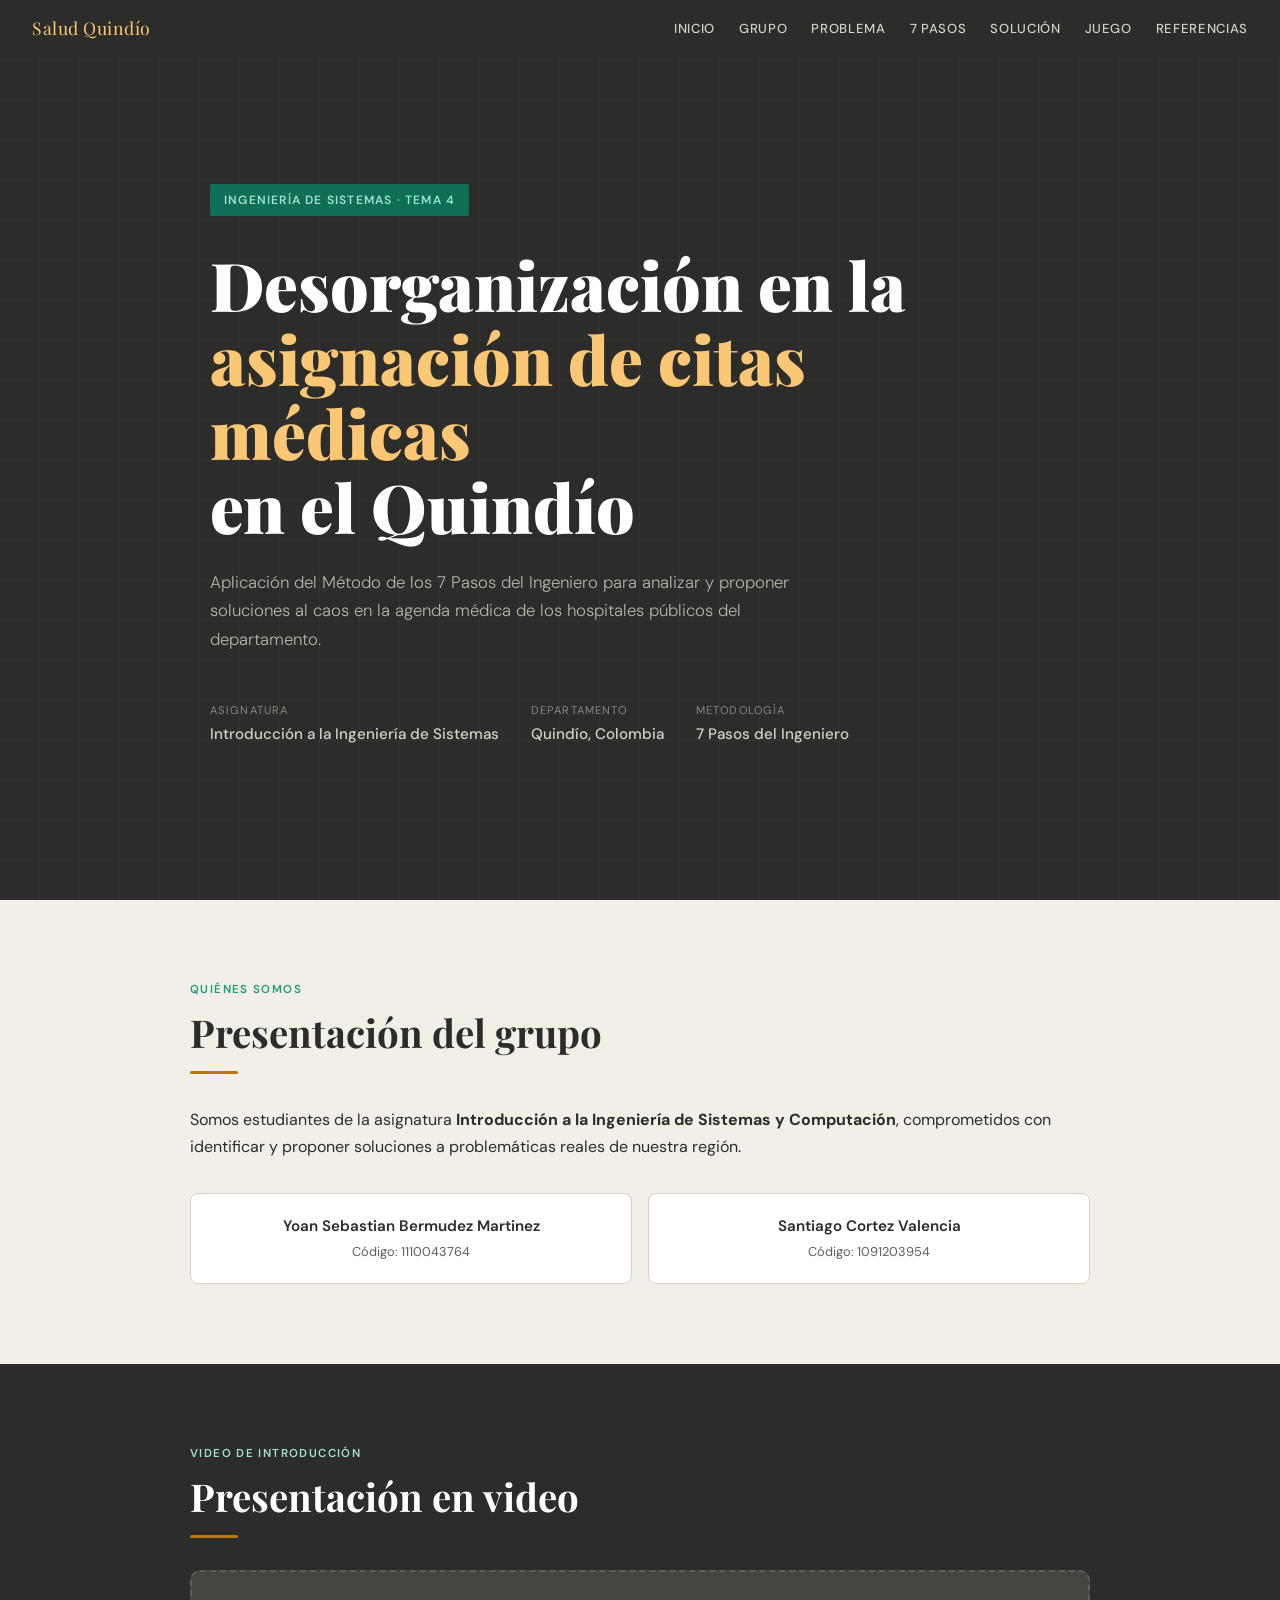
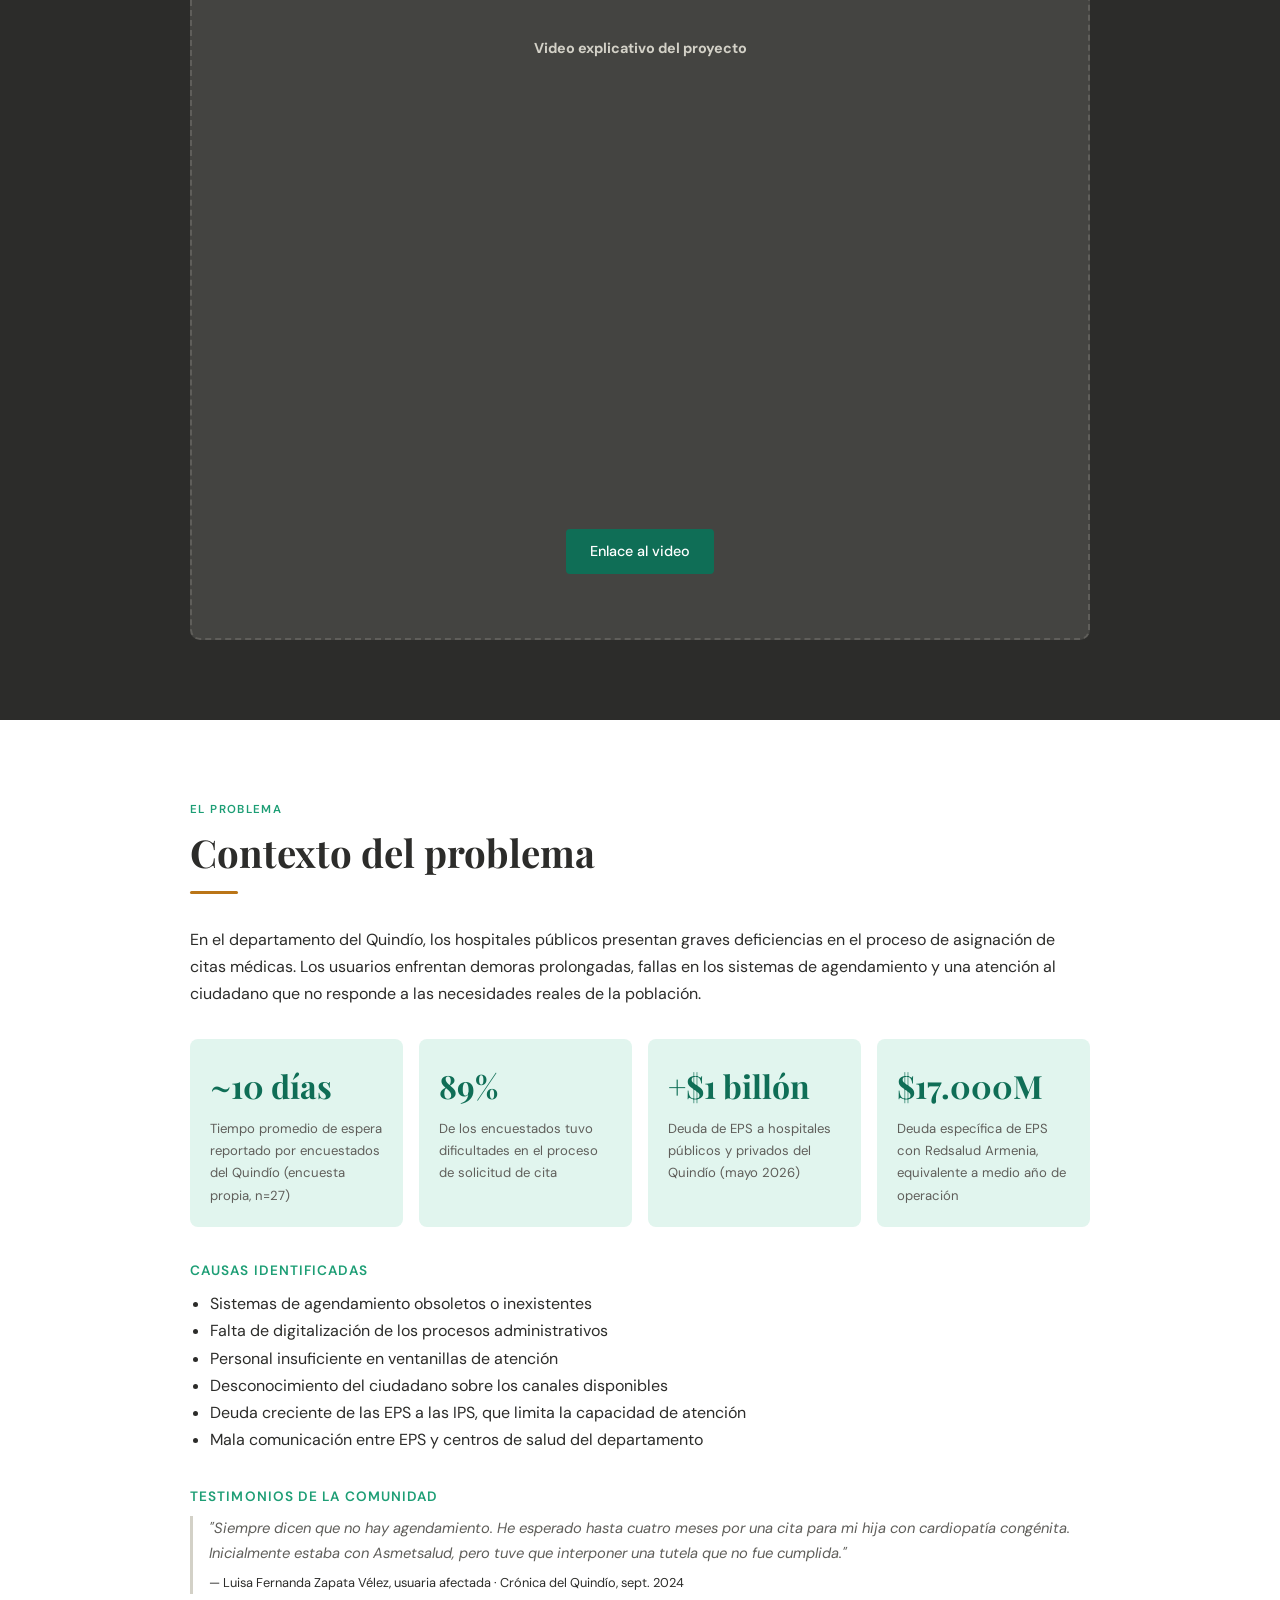
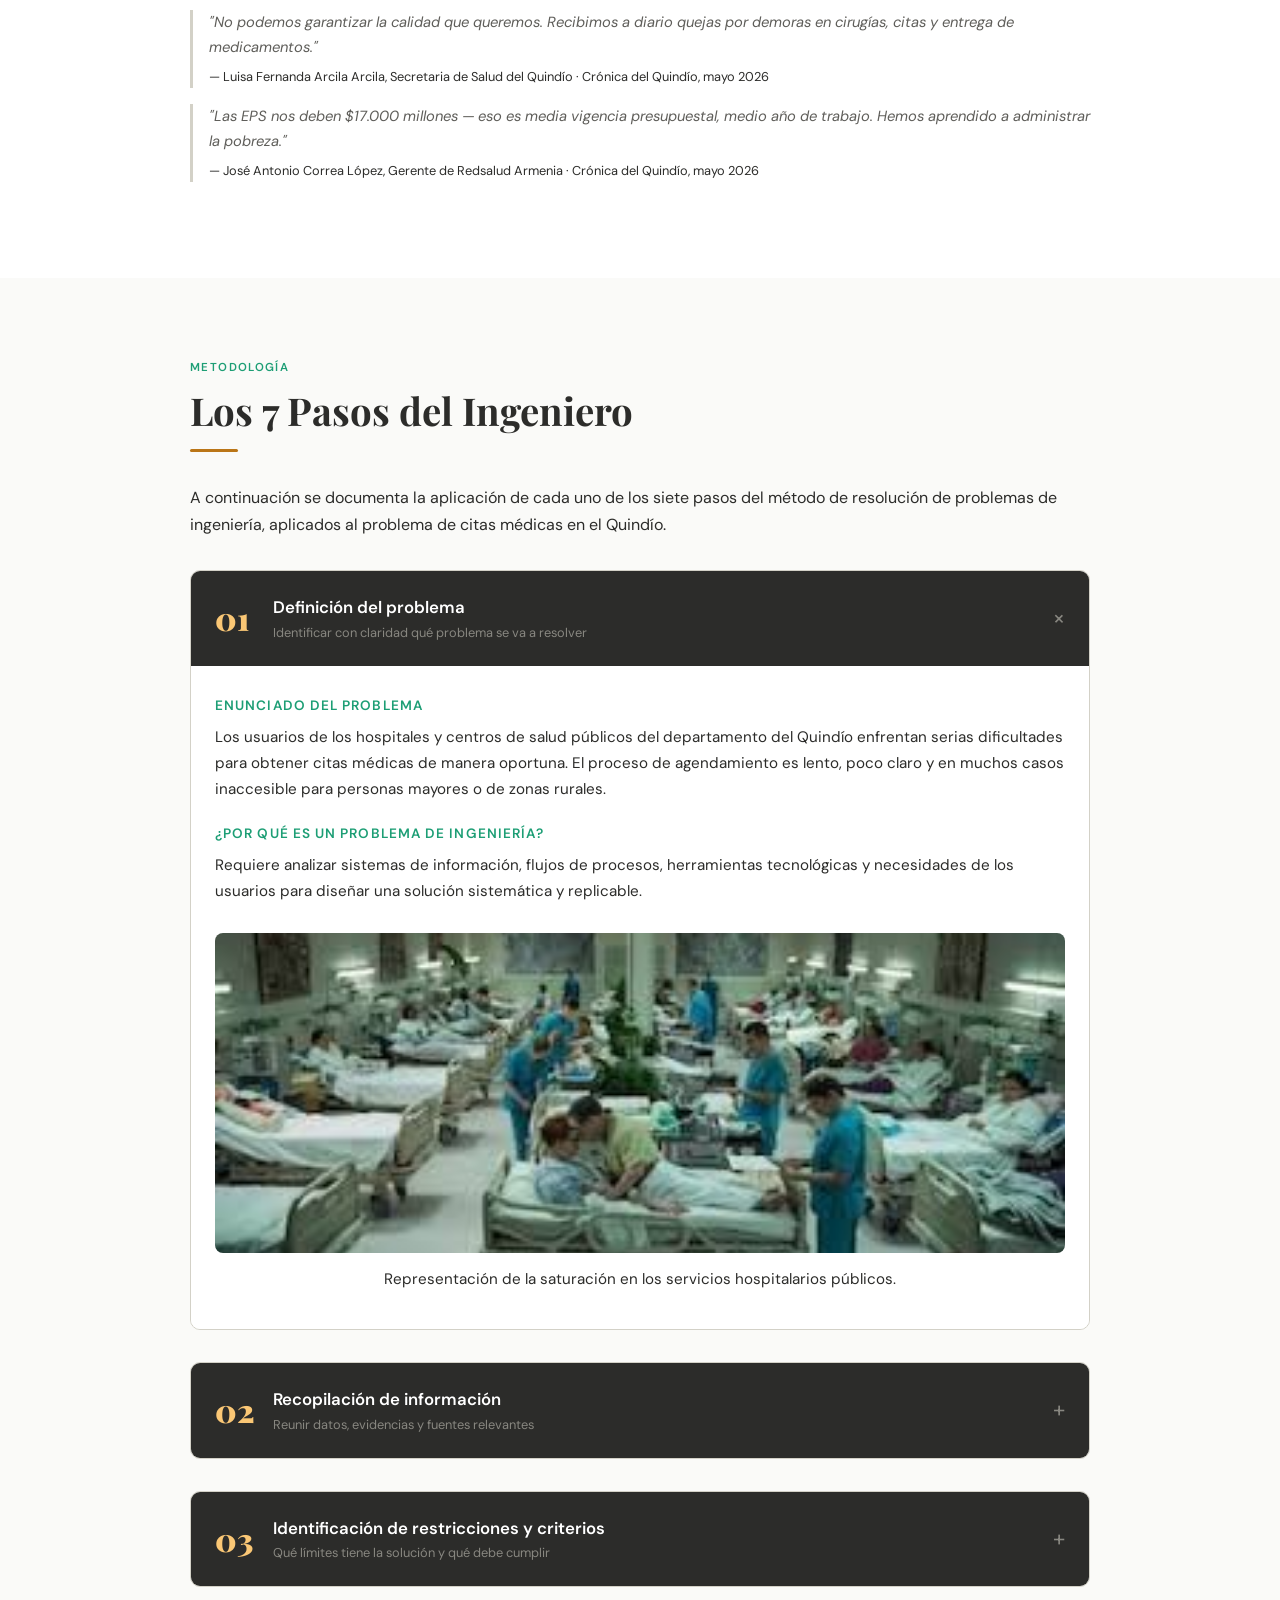
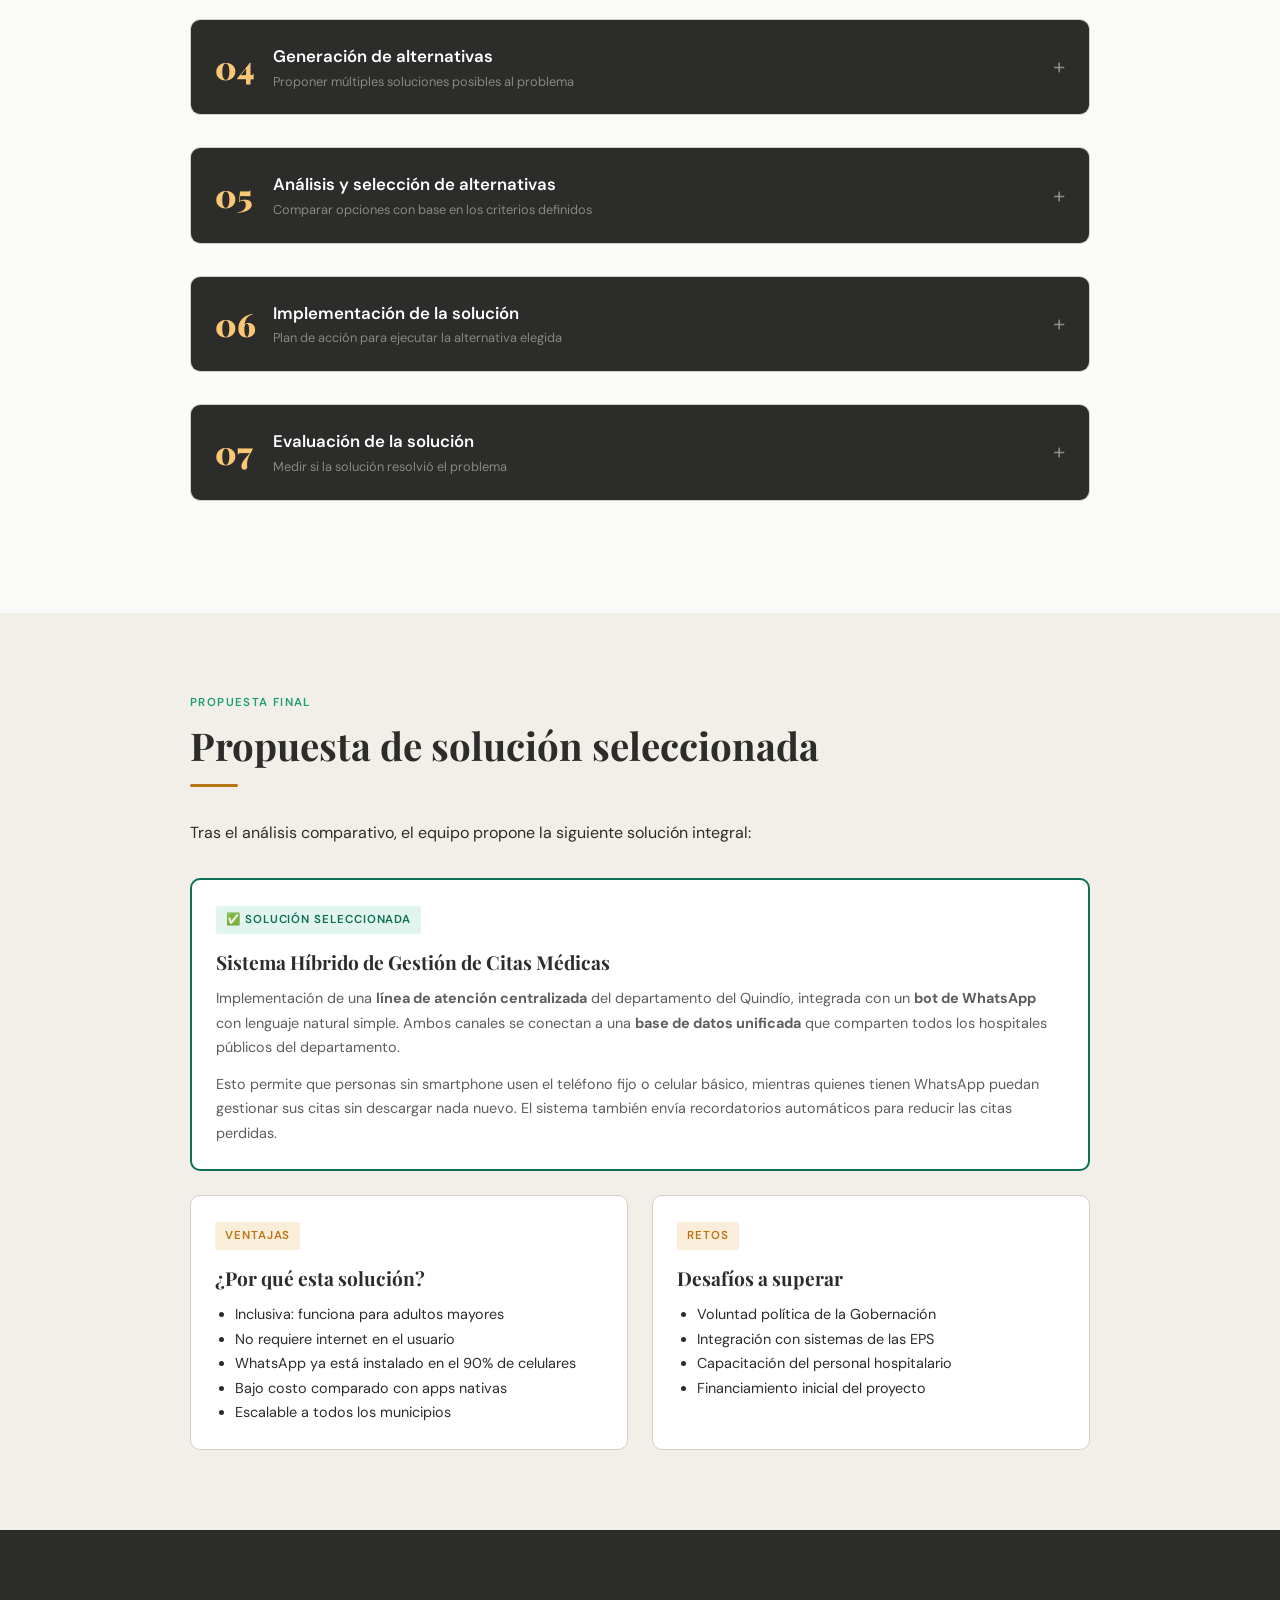
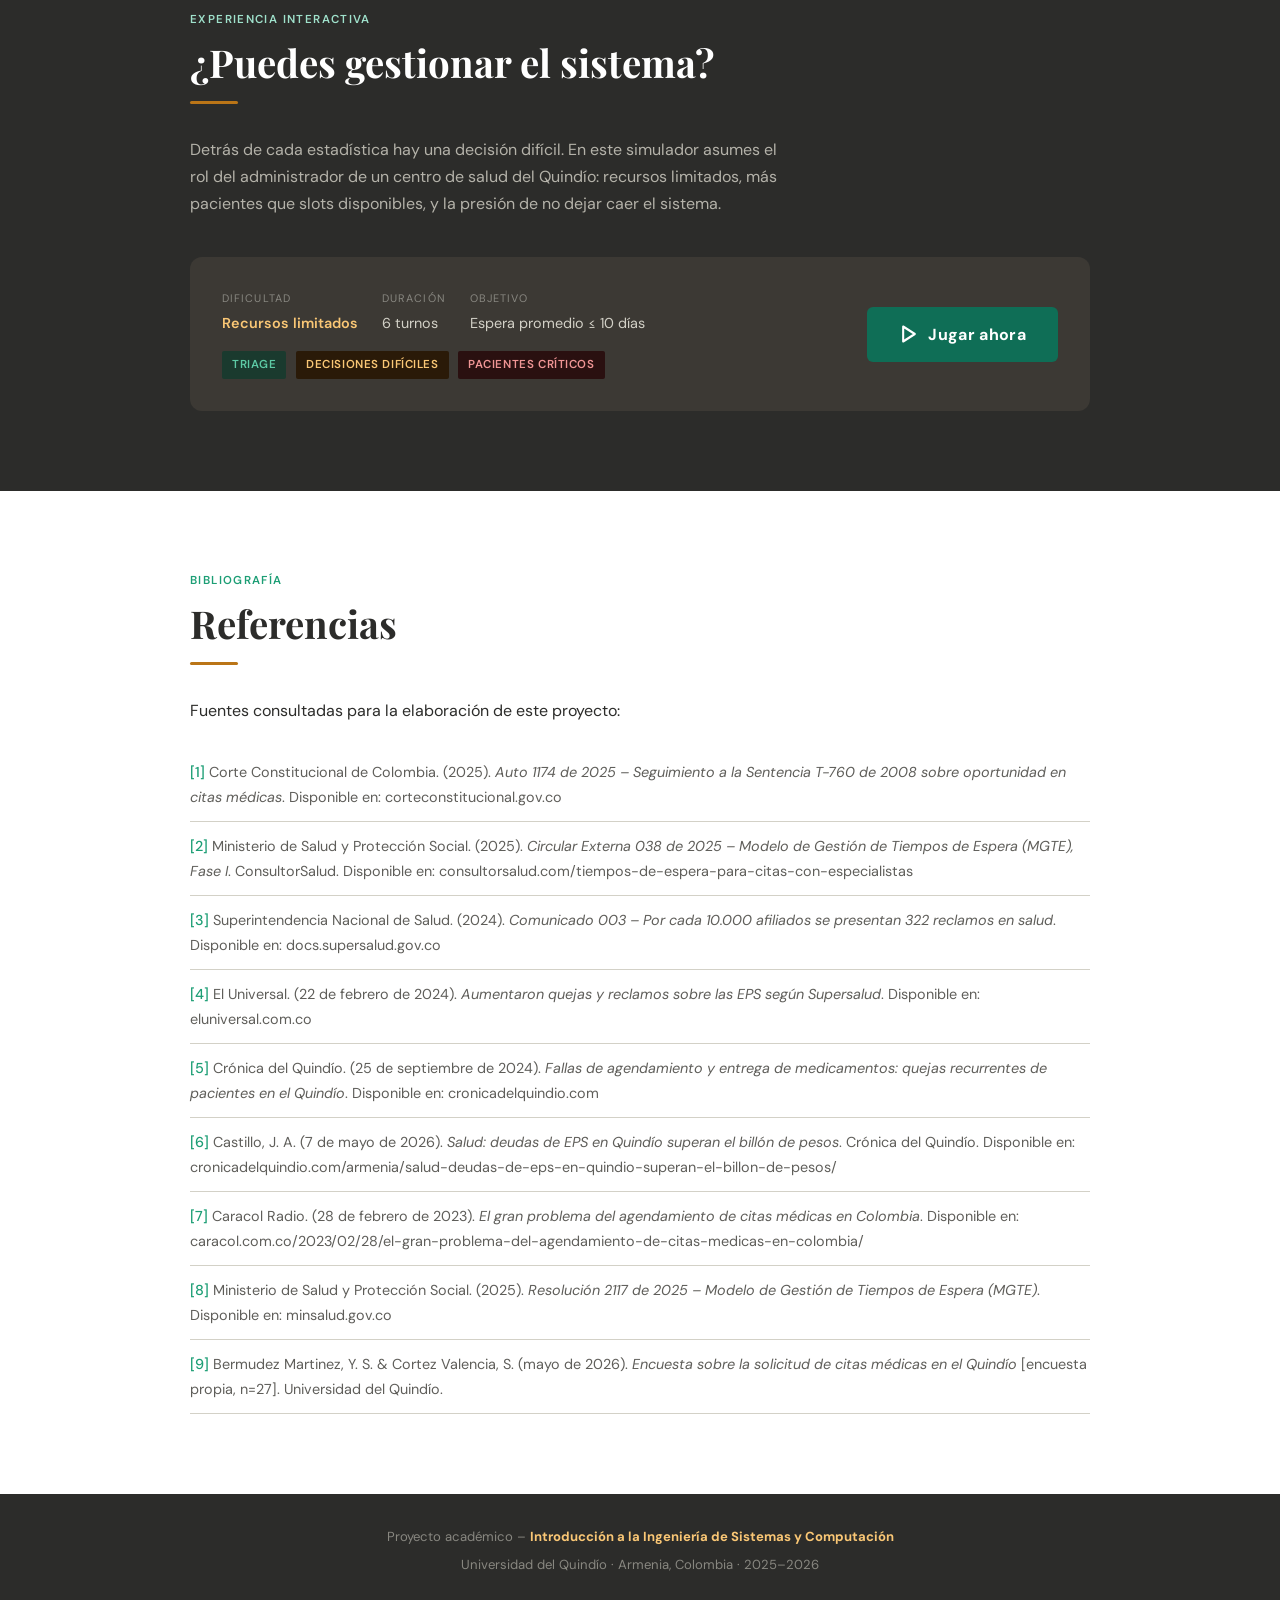
==== commit 32f4de37: "Add files via upload" ====
--- a/index.html
+++ b/index.html
@@ -79,17 +79,42 @@
 <!-- zona video-->
 <section id="video">
   <div class="container">
-    <div class="section-label" style="color:#9FE1CB">Video de introducción</div>
-    <h2 class="section-title light">Presentación en video</h2>
+
+    <div class="section-label" style="color:#9FE1CB">
+      Video de introducción
+    </div>
+
+    <h2 class="section-title light">
+      Presentación en video
+    </h2>
+
     <div class="divider"></div>
- 
+
     <div class="video-placeholder">
-      <div class="play-btn">
-        <svg viewBox="0 0 24 24"><polygon points="5,3 19,12 5,21"/></svg>
-      </div>
-      <p><strong style="color:#D3D1C7">Video explicativo del proyecto</strong><br/>
-      5–7 minutos · YouTube público o no listado</p>
-      <a href="#">🔗 Enlace al video (pendiente)</a>
+
+      <p>
+        <strong style="color:#D3D1C7">
+          Video explicativo del proyecto
+        </strong>
+      </p>
+
+      <iframe
+        width="100%"
+        height="420"
+        src="https://www.youtube.com/embed/fAvOou8O2t4"
+        title="Video explicativo del proyecto"
+        frameborder="0"
+        allow="accelerometer; autoplay; clipboard-write; encrypted-media; gyroscope; picture-in-picture"
+        allowfullscreen
+        style="border-radius:8px; margin-top:1.5rem;">
+      </iframe>
+
+      <a 
+        href="https://youtu.be/fAvOou8O2t4?si=8thW7iNXAUV8voaV"
+        target="_blank">
+        Enlace al video
+      </a>
+
     </div>
   </div>
 </section>
@@ -401,7 +426,7 @@
  
         <img
           src="gantt.png"
-          alt="Imagen donde se representa el grafico de accion con las cosas que se haran en un lapso de 15 meses."
+          alt="Diagrama de Gantt con las 6 fases del plan de implementación distribuidas en 15 meses"
           class="img-gantt"
         />
         <p class="img-caption">Diagrama de Gantt — distribución temporal de las 6 fases del proyecto a lo largo de 15 meses.</p>
@@ -451,7 +476,20 @@
           cotidiano y normalizado; después de investigarlo, entendemos que detrás de cada fila
           y cada cita negada hay una persona que necesita atención urgente.
         </p>
-        <p style="margin-top:1.75rem"> Y es que ademas de todo lo aprendido con la ayuda de este proyecto, tambien debemos de tener en cuenta todo lo que se aprendio del trabajo en equipo, logrando grandes avances en la comunicion. </p>
+        <p style="margin-top:0.75rem">
+          Una de las lecciones más importantes fue que la mejor solución no siempre es la más
+          sofisticada tecnológicamente. La solución híbrida que propusimos —call center más
+          WhatsApp— no es revolucionaria, pero responde directamente a las restricciones reales
+          del Quindío: conectividad limitada, adultos mayores sin acceso a smartphones y presupuesto
+          público ajustado. Aprendimos a diseñar para las personas, no para la tecnología.
+        </p>
+        <p style="margin-top:0.75rem">
+          También fue valioso el trabajo en equipo: dividir las tareas de investigación, contrastar
+          fuentes y llegar a acuerdos sobre qué alternativa elegir nos preparó para lo que será
+          el trabajo real como ingenieros. Si lo hiciéramos de nuevo, dedicaríamos más tiempo a
+          recopilar datos directamente en los hospitales y a entrevistar al personal administrativo,
+          ya que esa perspectiva interna enriquecería mucho más el análisis.
+        </p>
       </div>
     </div>
  
--- a/styles.css
+++ b/styles.css
@@ -1,11 +1,4 @@
-/* ============================================================
-   SALUD QUINDÍO — Estilos principales
-   Proyecto: Método de los 7 Pasos del Ingeniero
-   Autores: Yoan Sebastian Bermudez Martinez
-            Santiago Cortez Valencia
-   ============================================================ */
-
-/* ---- VARIABLES DE COLOR ---- */
+
 :root {
   --verde:        #0F6E56;
   --verde-claro:  #1D9E75;
@@ -259,6 +252,14 @@
 }
 
 /* ---- SECCIÓN VIDEO ---- */
+
+.video-placeholder iframe {
+  width: 100%;
+  max-width: 100%;
+  border: none;
+}
+
+
 #video {
   background: var(--gris-oscuro);
 }
